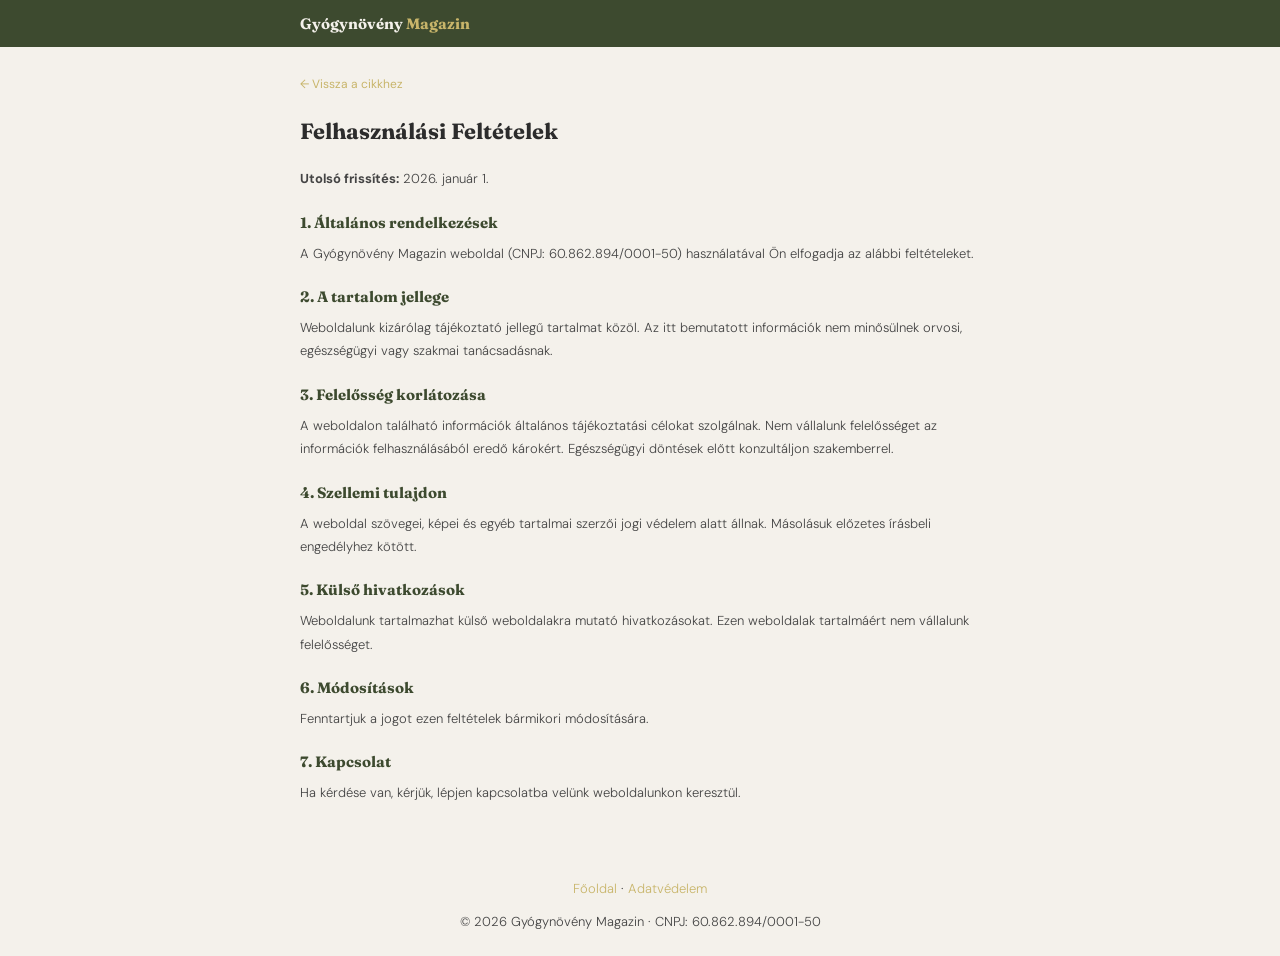
==== pre/terms.html @ 3db37977 "Add files via upload" ====
<!DOCTYPE html>
<html lang="hu">
<head>
<meta charset="UTF-8">
<meta name="viewport" content="width=device-width, initial-scale=1.0">
<title>Felhasználási Feltételek — Gyógynövény Magazin</title>
<link rel="preconnect" href="https://fonts.googleapis.com">
<link rel="preconnect" href="https://fonts.gstatic.com" crossorigin>
<link href="https://fonts.googleapis.com/css2?family=Fraunces:wght@400;700&family=DM+Sans:wght@300;400&display=swap" rel="stylesheet">
<style>
*{margin:0;padding:0;box-sizing:border-box}
body{font-family:'DM Sans',sans-serif;background:#f4f1eb;color:#2c2c2c;line-height:1.8;font-size:14px}
.hdr{background:#3d4a2f;padding:10px 0}
.hdr-inner{max-width:720px;margin:0 auto;padding:0 20px;display:flex;align-items:center}
.hdr-logo{font-family:'Fraunces',serif;font-size:15px;color:#f4f1eb;font-weight:700}.hdr-logo span{color:#c8b56a}
.w{max-width:720px;margin:0 auto;padding:24px 20px 50px}
h1{font-family:'Fraunces',serif;font-size:22px;color:#2c2c2c;margin-bottom:16px}
h2{font-family:'Fraunces',serif;font-size:15px;color:#3d4a2f;margin:18px 0 6px}
p{margin-bottom:10px;font-weight:300;font-size:13px;color:#444}
a{color:#c8b56a;text-decoration:none}a:hover{text-decoration:underline}
.back{display:inline-block;margin-bottom:16px;font-size:12px;color:#c8b56a}
footer{max-width:720px;margin:0 auto;padding:12px 20px;text-align:center;font-size:8px;color:#aaa}
</style>
</head>
<body>
<header class="hdr"><div class="hdr-inner"><div class="hdr-logo">Gyógynövény <span>Magazin</span></div></div></header>
<div class="w">
<a href="index.html" class="back">&larr; Vissza a cikkhez</a>
<h1>Felhasználási Feltételek</h1>
<p><strong>Utolsó frissítés:</strong> 2026. január 1.</p>

<h2>1. Általános rendelkezések</h2>
<p>A Gyógynövény Magazin weboldal (CNPJ: 60.862.894/0001-50) használatával Ön elfogadja az alábbi feltételeket.</p>

<h2>2. A tartalom jellege</h2>
<p>Weboldalunk kizárólag tájékoztató jellegű tartalmat közöl. Az itt bemutatott információk nem minősülnek orvosi, egészségügyi vagy szakmai tanácsadásnak.</p>

<h2>3. Felelősség korlátozása</h2>
<p>A weboldalon található információk általános tájékoztatási célokat szolgálnak. Nem vállalunk felelősséget az információk felhasználásából eredő károkért. Egészségügyi döntések előtt konzultáljon szakemberrel.</p>

<h2>4. Szellemi tulajdon</h2>
<p>A weboldal szövegei, képei és egyéb tartalmai szerzői jogi védelem alatt állnak. Másolásuk előzetes írásbeli engedélyhez kötött.</p>

<h2>5. Külső hivatkozások</h2>
<p>Weboldalunk tartalmazhat külső weboldalakra mutató hivatkozásokat. Ezen weboldalak tartalmáért nem vállalunk felelősséget.</p>

<h2>6. Módosítások</h2>
<p>Fenntartjuk a jogot ezen feltételek bármikori módosítására.</p>

<h2>7. Kapcsolat</h2>
<p>Ha kérdése van, kérjük, lépjen kapcsolatba velünk weboldalunkon keresztül.</p>
</div>
<footer>
<p><a href="index.html">Főoldal</a> · <a href="privacy.html">Adatvédelem</a></p>
<p style="margin-top:2px">© 2026 Gyógynövény Magazin · CNPJ: 60.862.894/0001-50</p>
</footer>
</body>
</html>
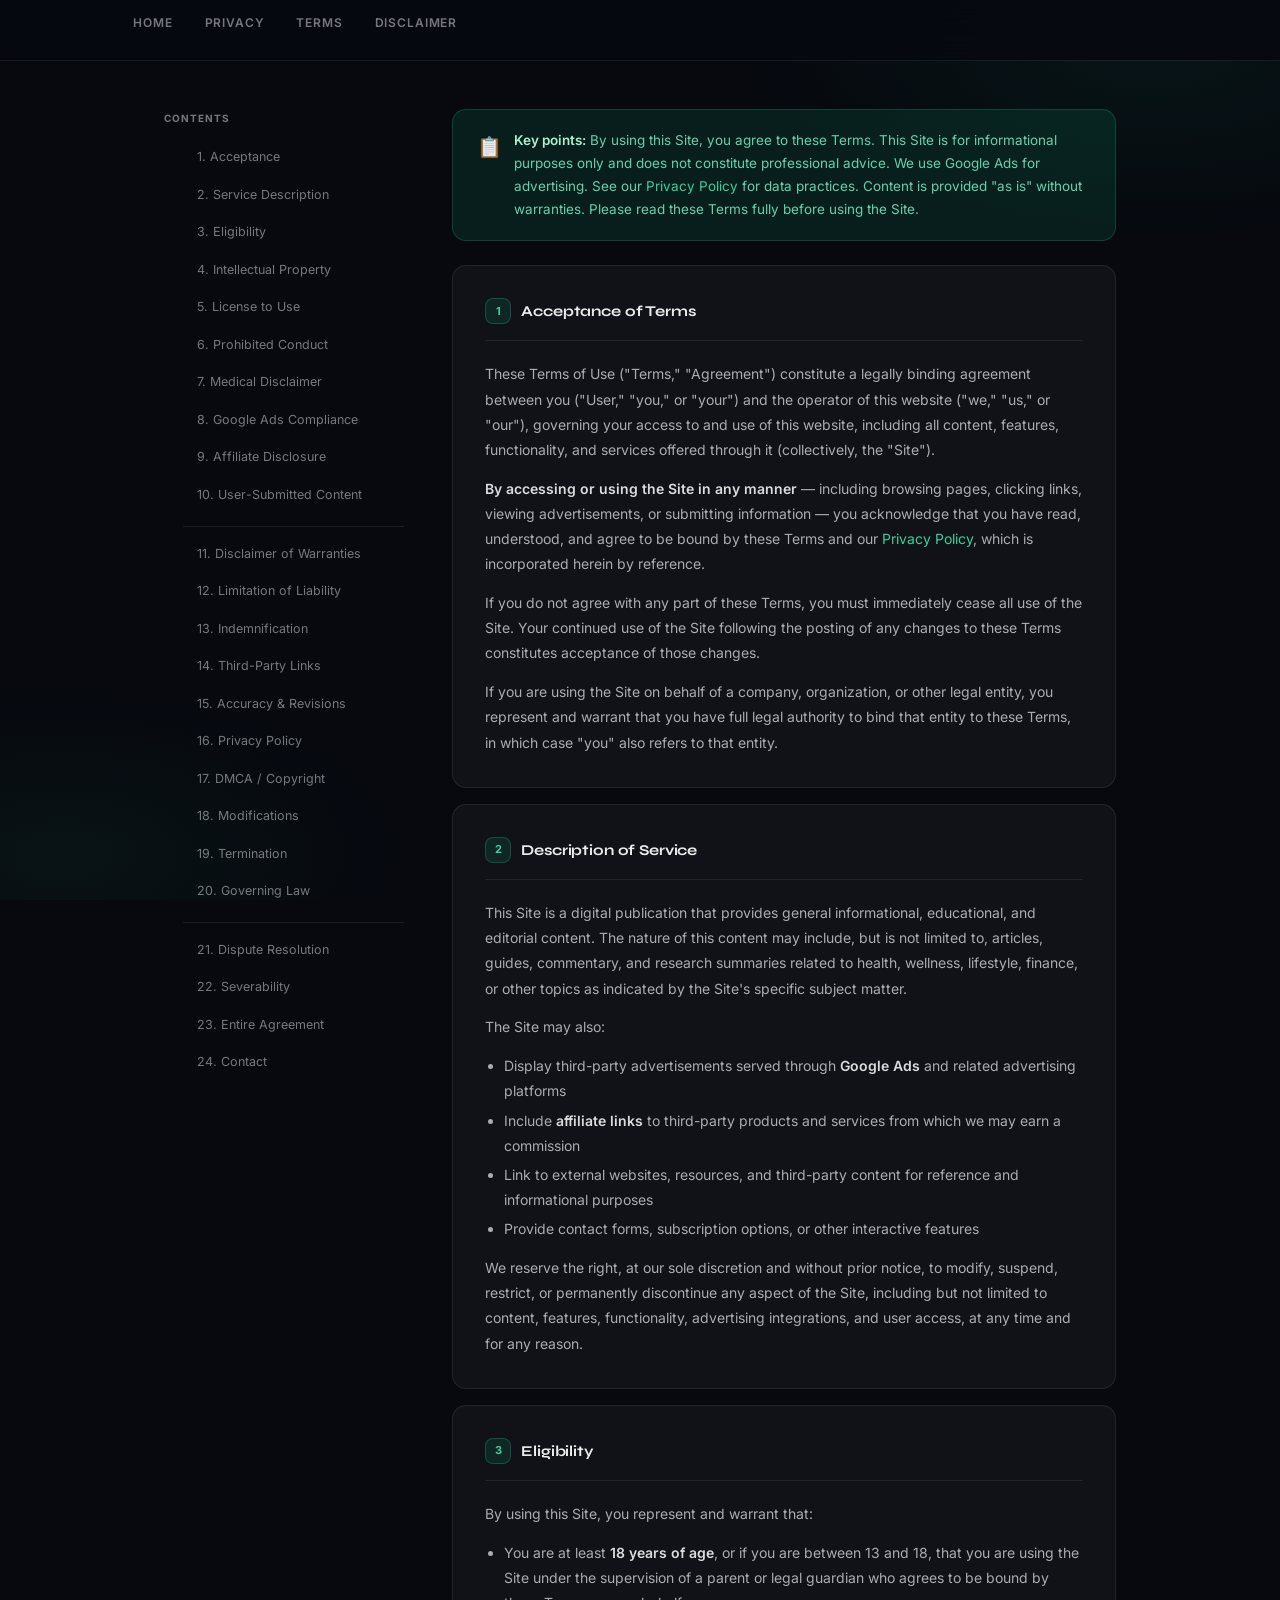
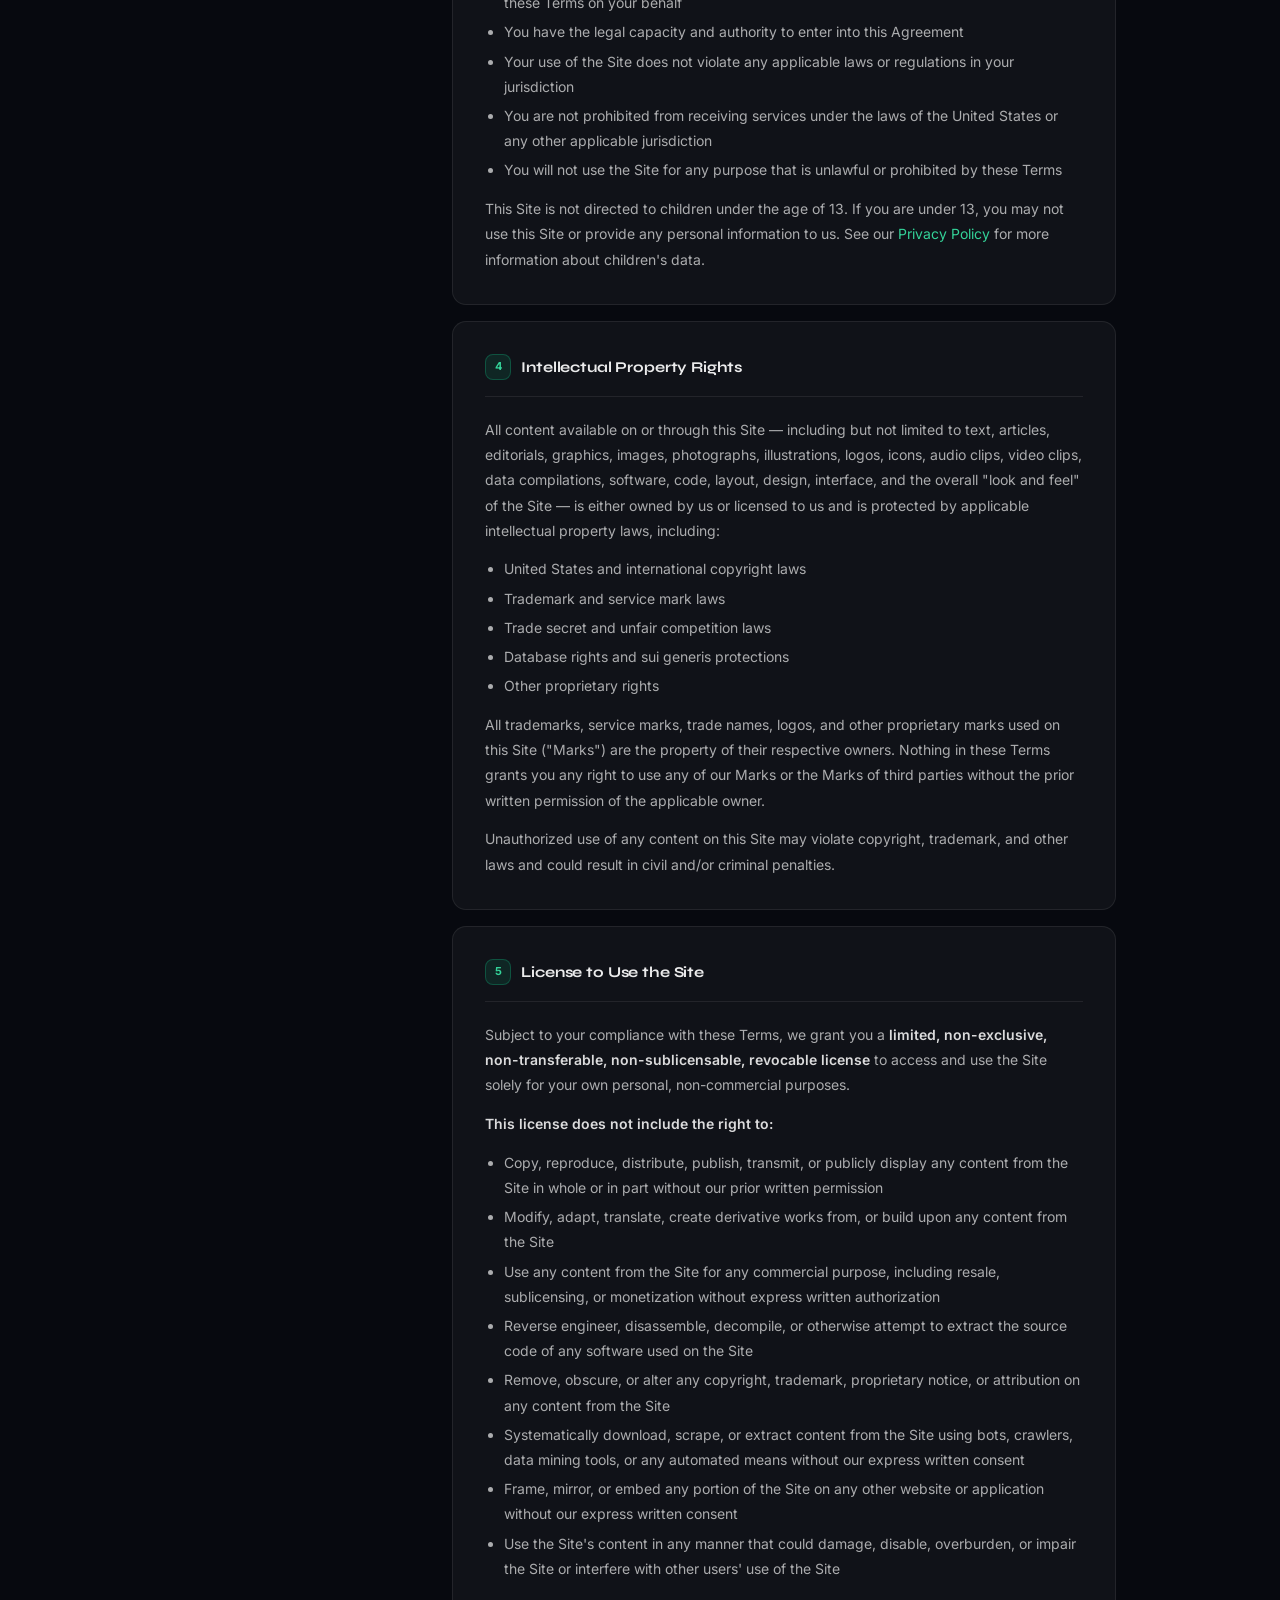
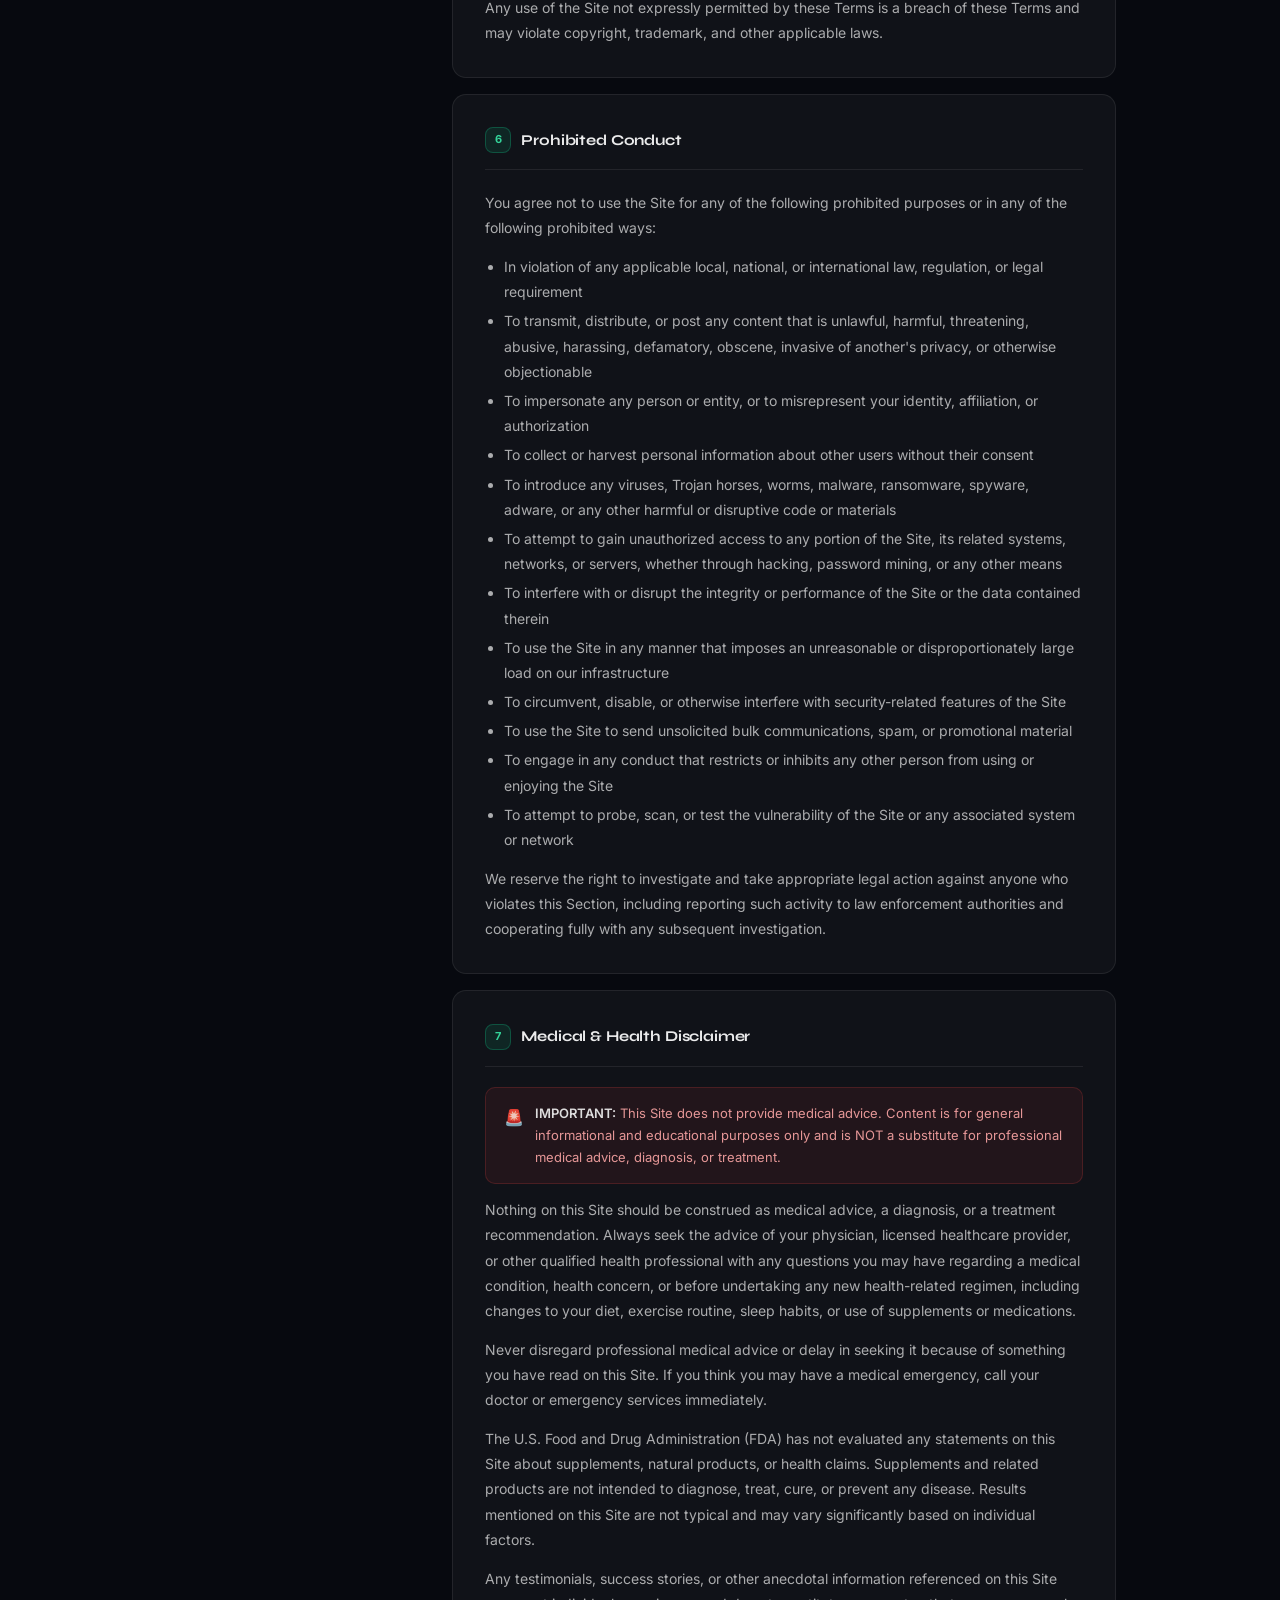
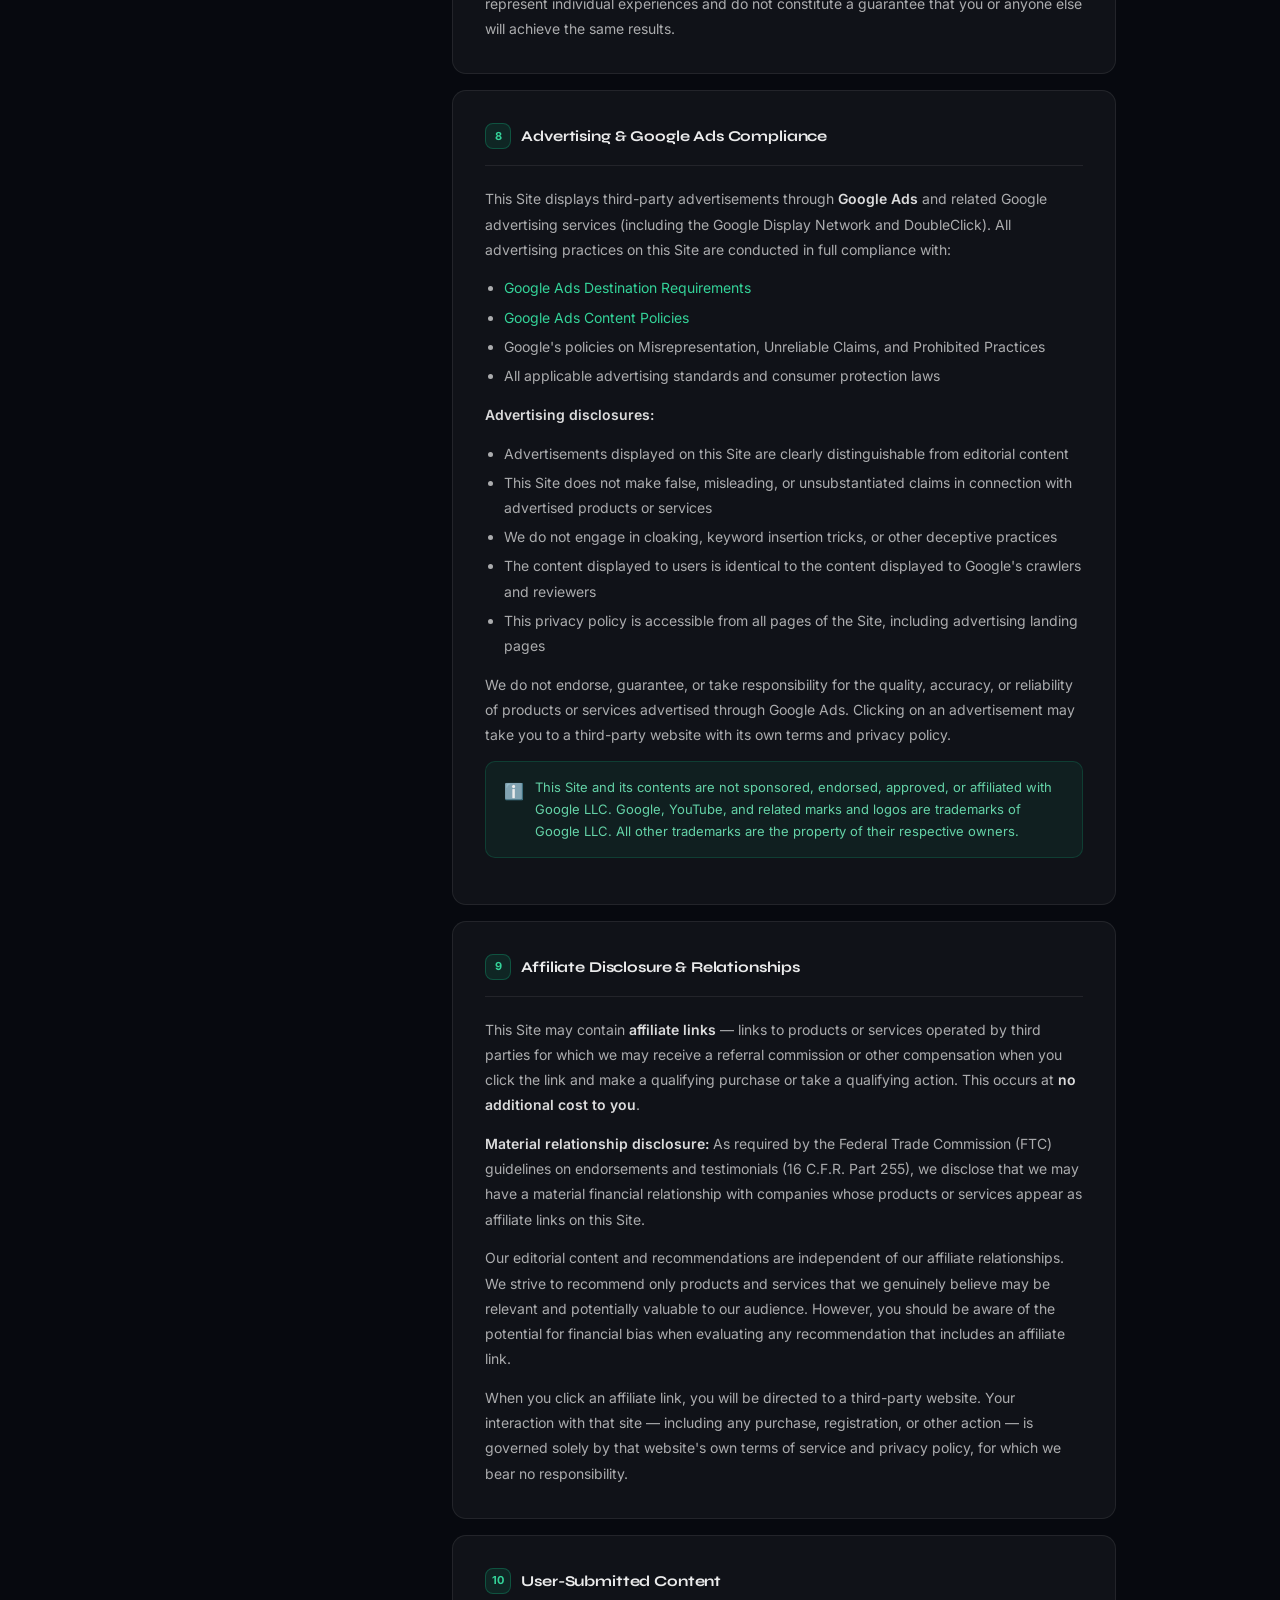
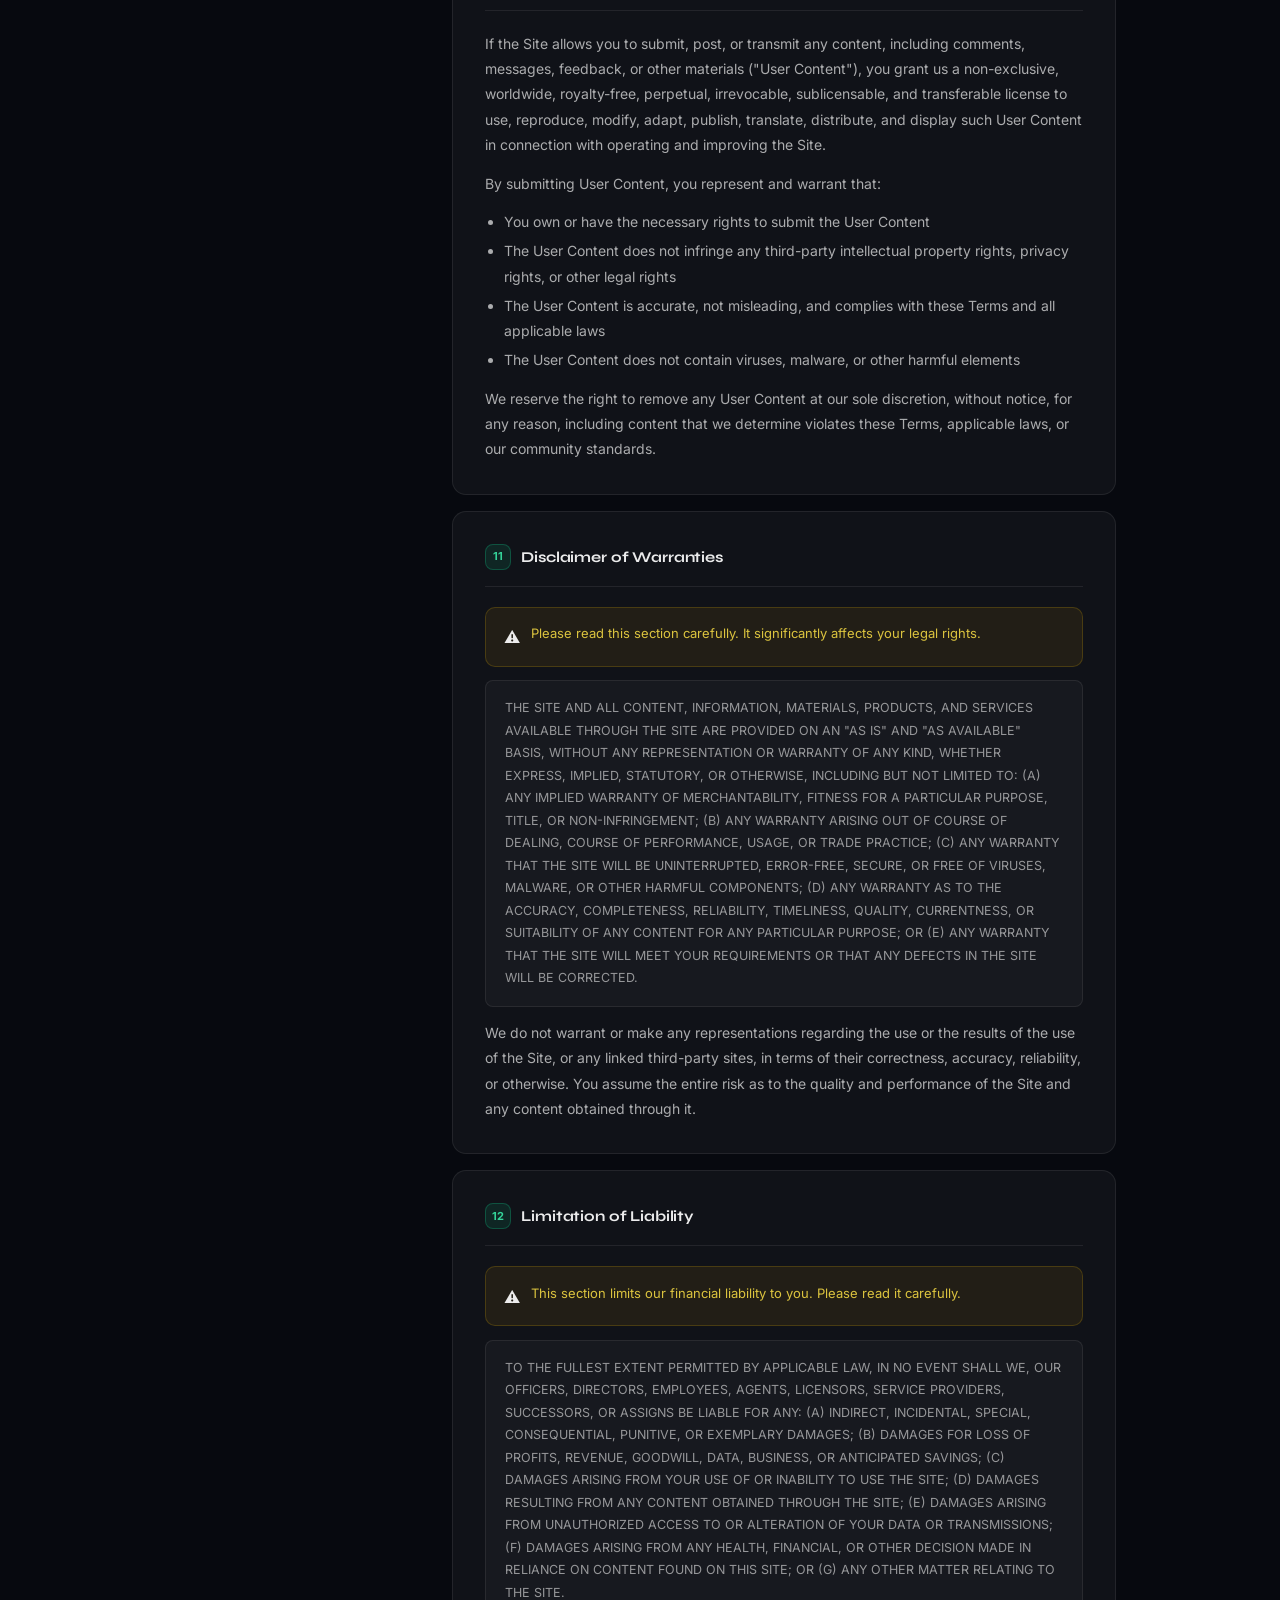
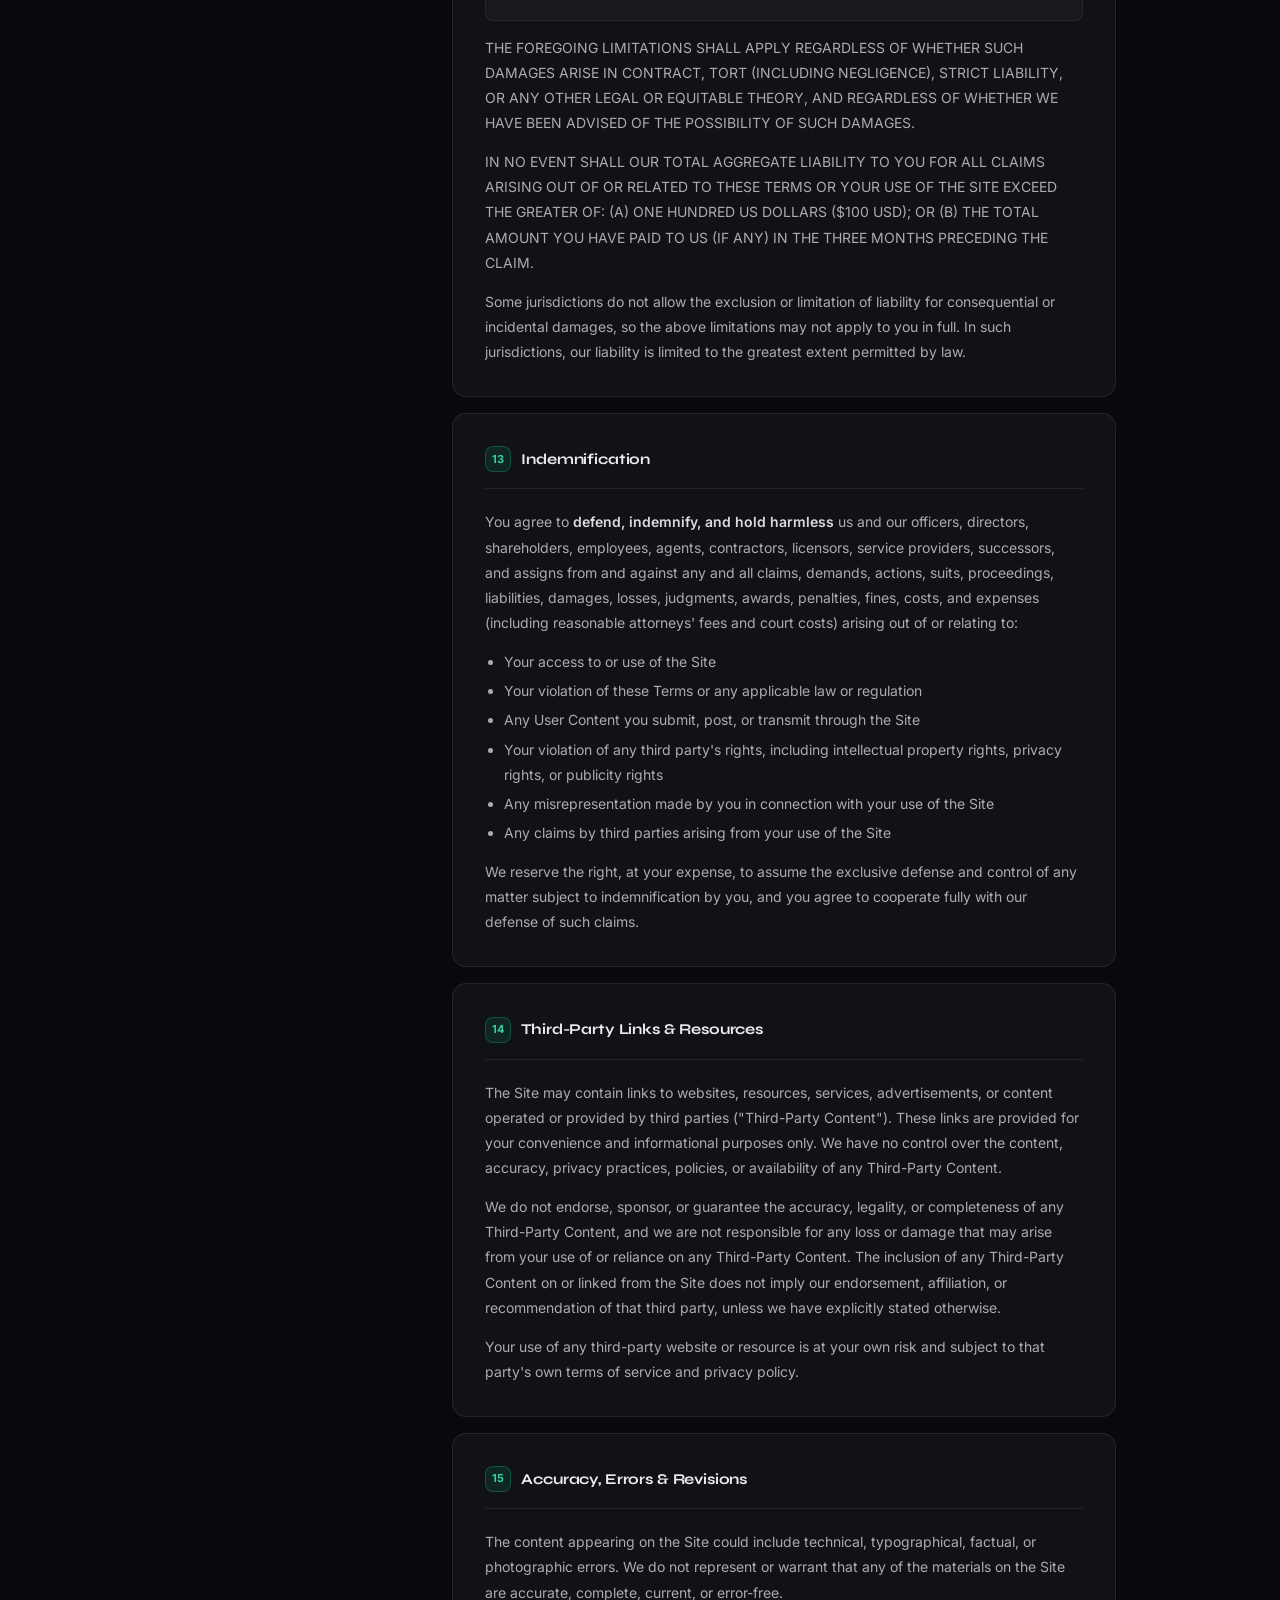
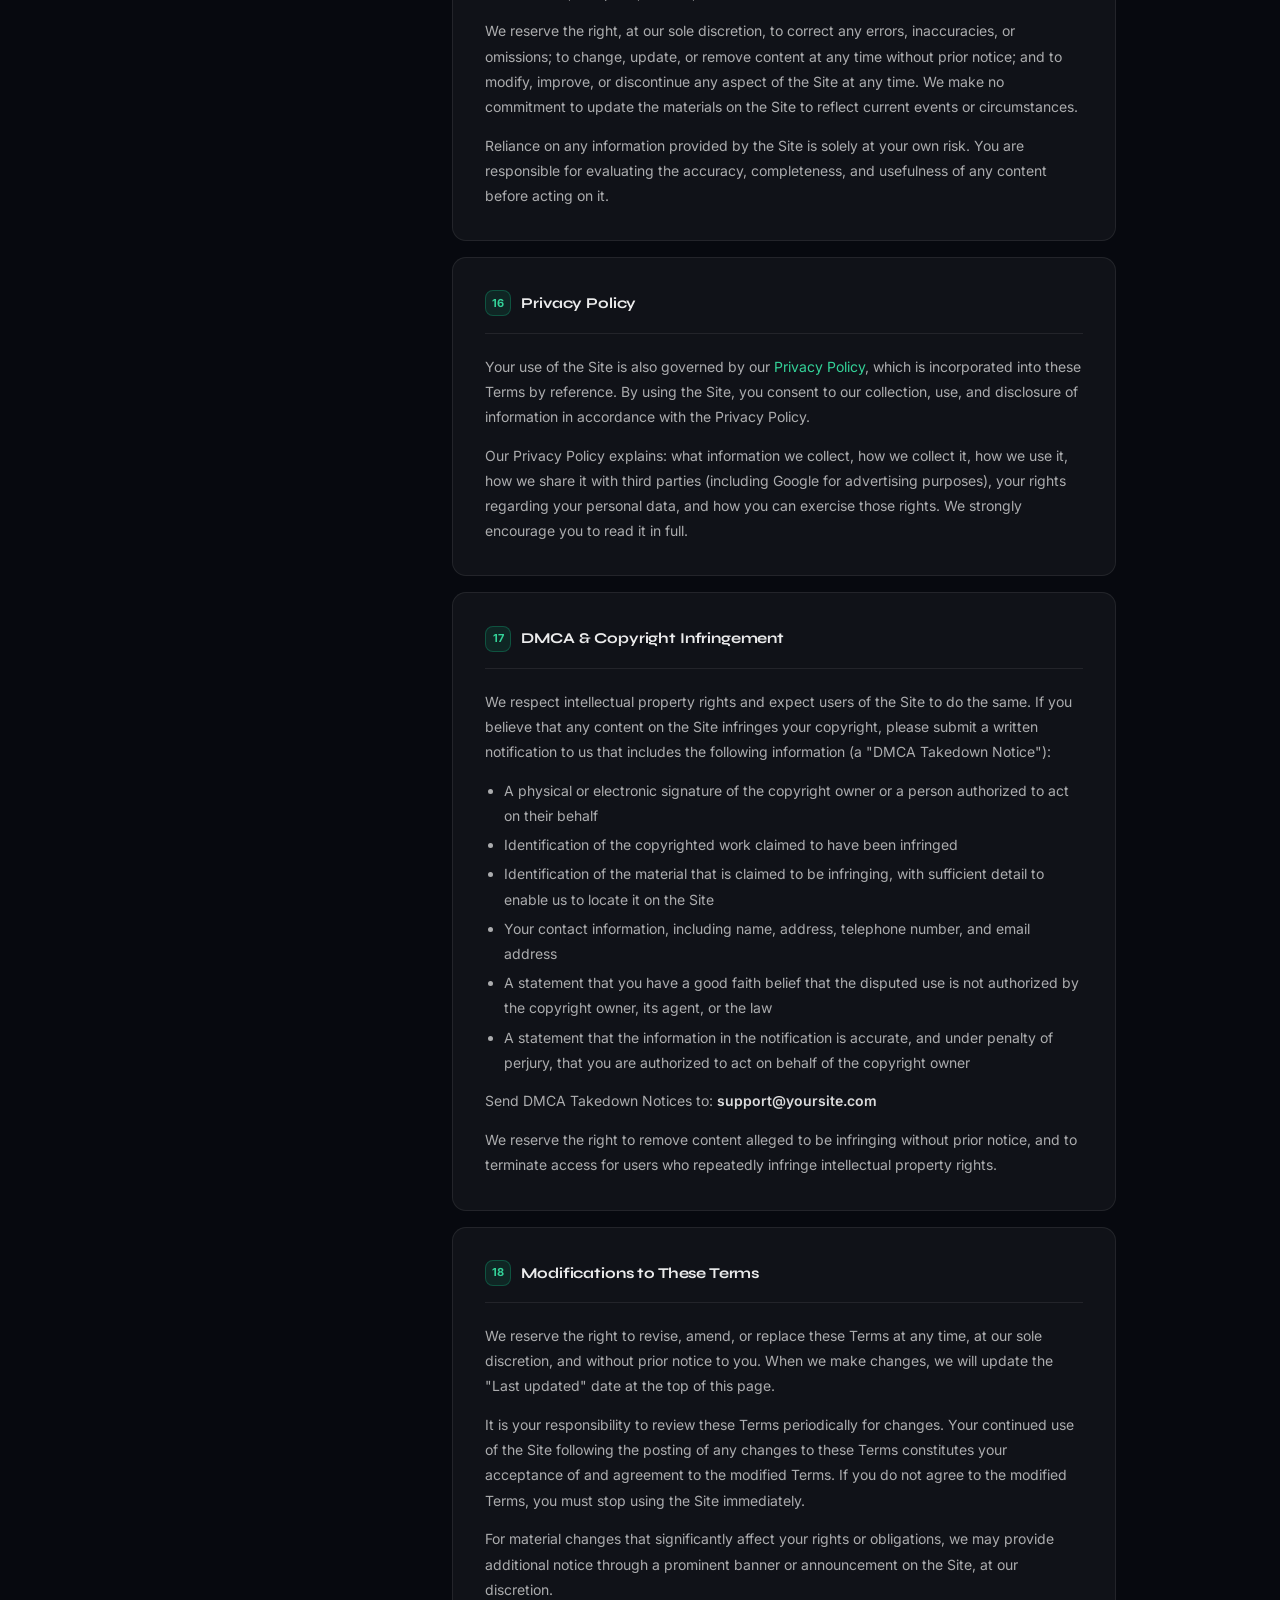
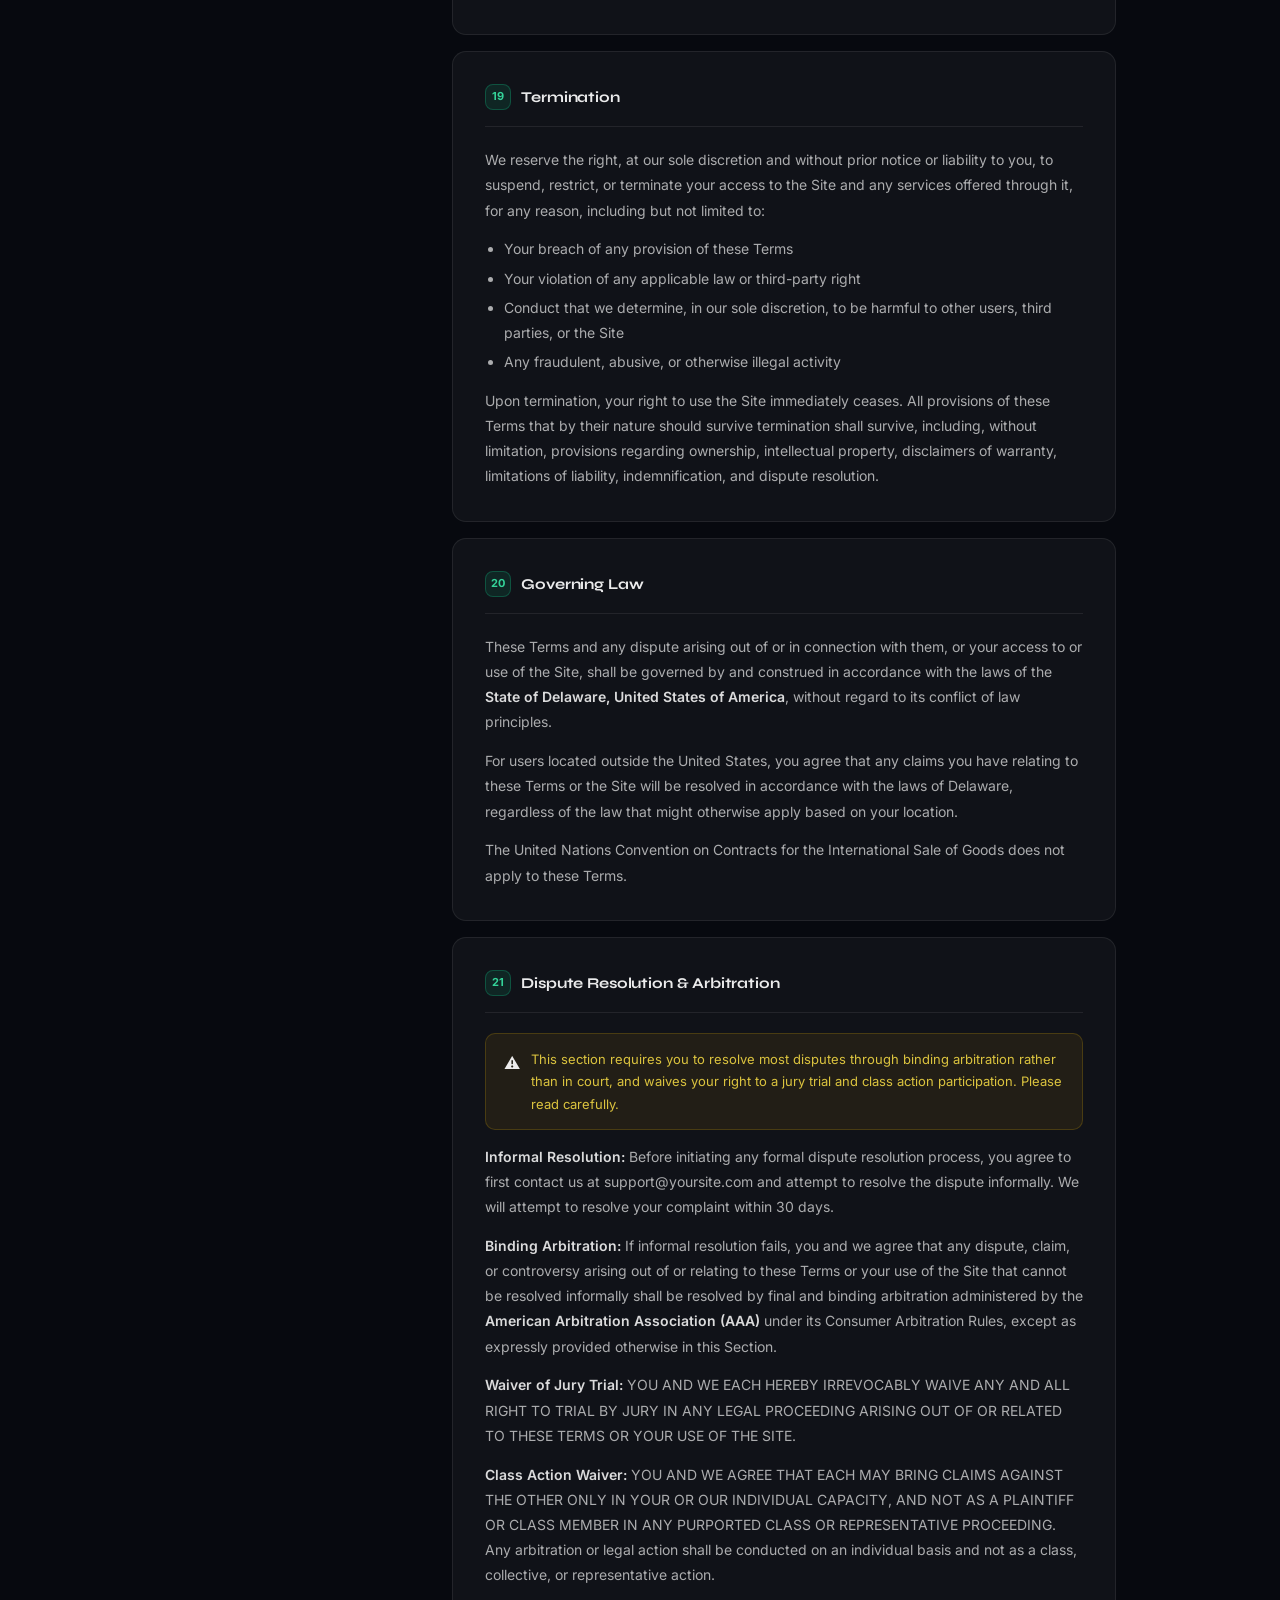
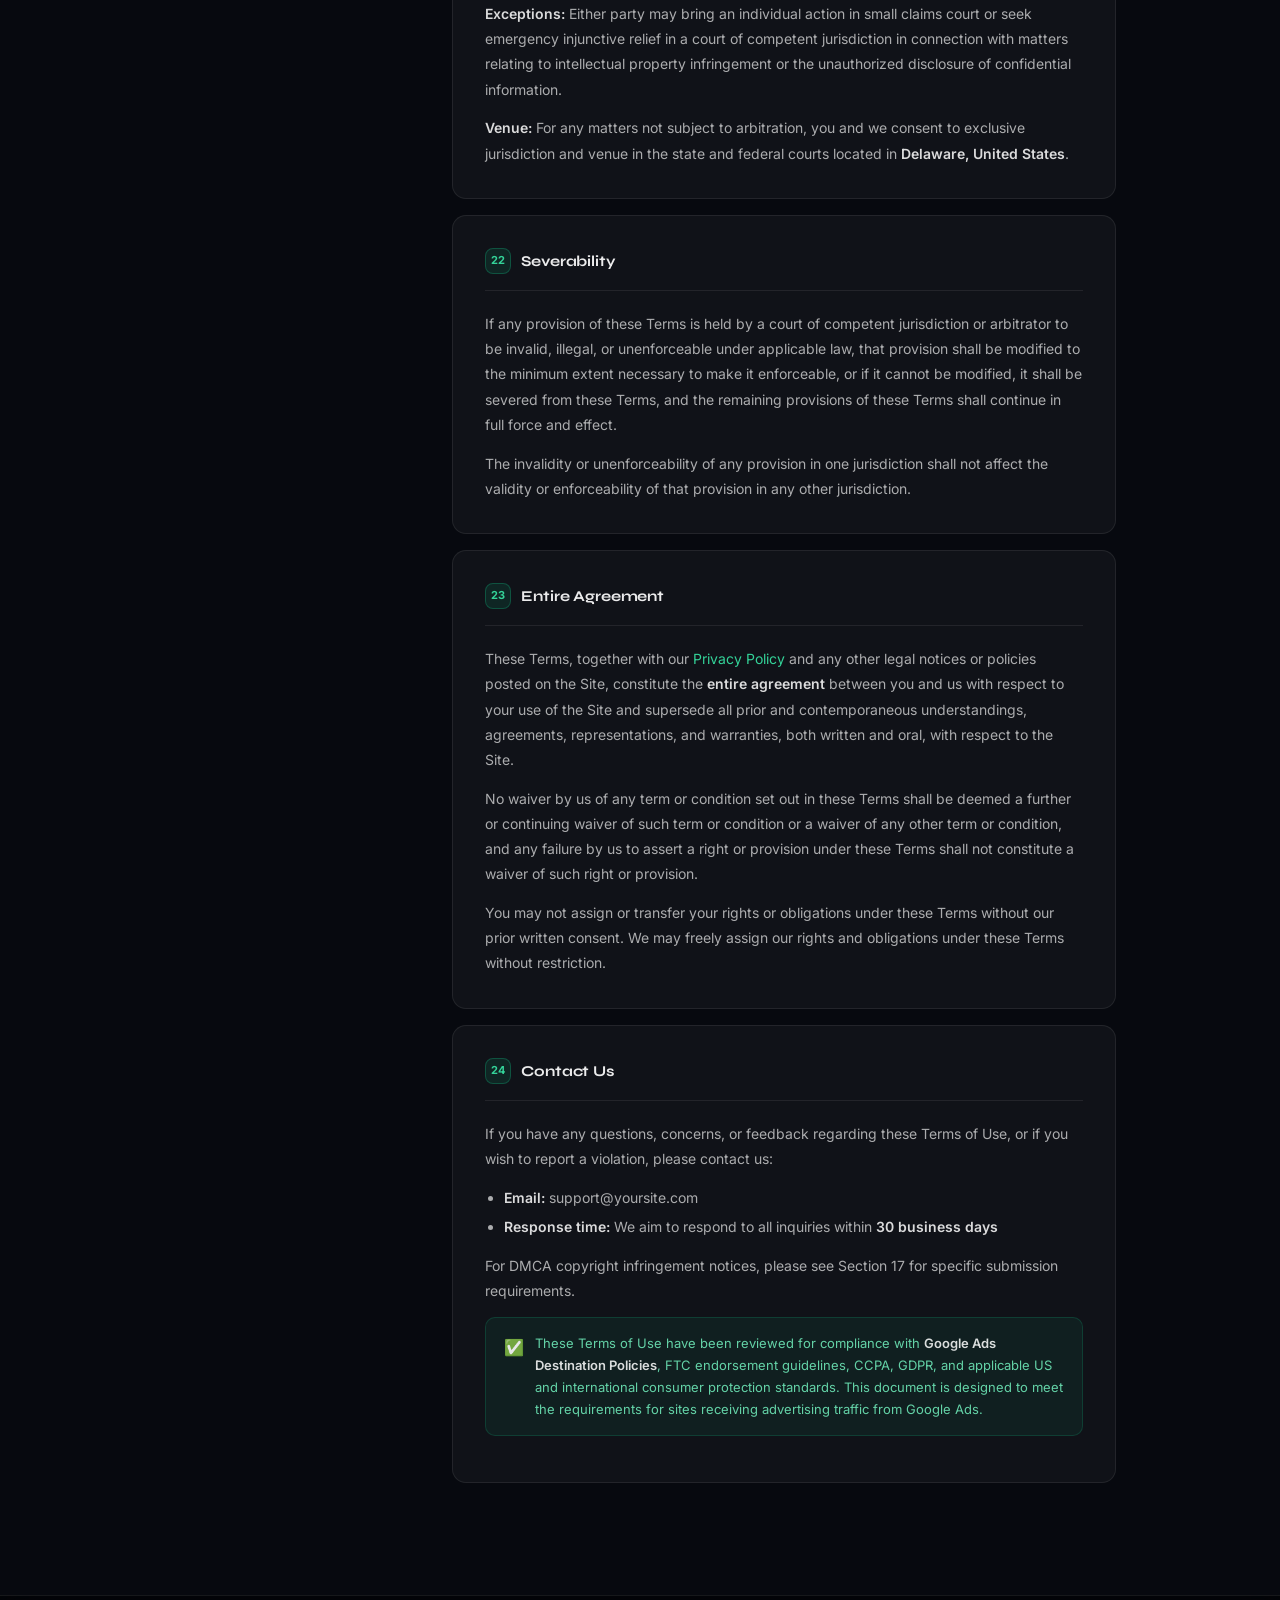
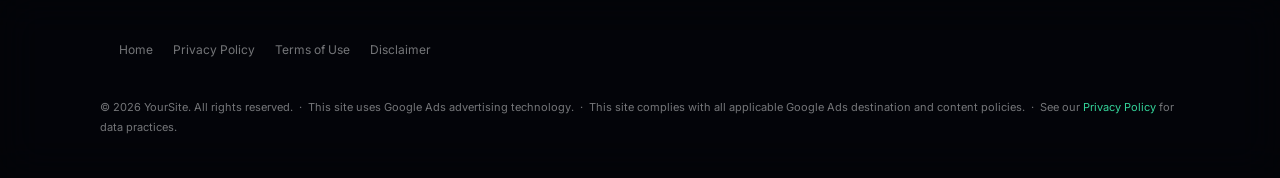
==== commit 2ec8ae6a: "Add files via upload" ====
--- a/pre/terms.html
+++ b/pre/terms.html
@@ -1,58 +1,1491 @@
-<!DOCTYPE html>
-<html lang="hu">
-<head>
-<meta charset="UTF-8">
-<meta name="viewport" content="width=device-width, initial-scale=1.0">
-<title>Felhasználási Feltételek — Gyógynövény Magazin</title>
-<link rel="preconnect" href="https://fonts.googleapis.com">
-<link rel="preconnect" href="https://fonts.gstatic.com" crossorigin>
-<link href="https://fonts.googleapis.com/css2?family=Fraunces:wght@400;700&family=DM+Sans:wght@300;400&display=swap" rel="stylesheet">
-<style>
-*{margin:0;padding:0;box-sizing:border-box}
-body{font-family:'DM Sans',sans-serif;background:#f4f1eb;color:#2c2c2c;line-height:1.8;font-size:14px}
-.hdr{background:#3d4a2f;padding:10px 0}
-.hdr-inner{max-width:720px;margin:0 auto;padding:0 20px;display:flex;align-items:center}
-.hdr-logo{font-family:'Fraunces',serif;font-size:15px;color:#f4f1eb;font-weight:700}.hdr-logo span{color:#c8b56a}
-.w{max-width:720px;margin:0 auto;padding:24px 20px 50px}
-h1{font-family:'Fraunces',serif;font-size:22px;color:#2c2c2c;margin-bottom:16px}
-h2{font-family:'Fraunces',serif;font-size:15px;color:#3d4a2f;margin:18px 0 6px}
-p{margin-bottom:10px;font-weight:300;font-size:13px;color:#444}
-a{color:#c8b56a;text-decoration:none}a:hover{text-decoration:underline}
-.back{display:inline-block;margin-bottom:16px;font-size:12px;color:#c8b56a}
-footer{max-width:720px;margin:0 auto;padding:12px 20px;text-align:center;font-size:8px;color:#aaa}
-</style>
-</head>
-<body>
-<header class="hdr"><div class="hdr-inner"><div class="hdr-logo">Gyógynövény <span>Magazin</span></div></div></header>
-<div class="w">
-<a href="index.html" class="back">&larr; Vissza a cikkhez</a>
-<h1>Felhasználási Feltételek</h1>
-<p><strong>Utolsó frissítés:</strong> 2026. január 1.</p>
-
-<h2>1. Általános rendelkezések</h2>
-<p>A Gyógynövény Magazin weboldal (CNPJ: 60.862.894/0001-50) használatával Ön elfogadja az alábbi feltételeket.</p>
-
-<h2>2. A tartalom jellege</h2>
-<p>Weboldalunk kizárólag tájékoztató jellegű tartalmat közöl. Az itt bemutatott információk nem minősülnek orvosi, egészségügyi vagy szakmai tanácsadásnak.</p>
-
-<h2>3. Felelősség korlátozása</h2>
-<p>A weboldalon található információk általános tájékoztatási célokat szolgálnak. Nem vállalunk felelősséget az információk felhasználásából eredő károkért. Egészségügyi döntések előtt konzultáljon szakemberrel.</p>
-
-<h2>4. Szellemi tulajdon</h2>
-<p>A weboldal szövegei, képei és egyéb tartalmai szerzői jogi védelem alatt állnak. Másolásuk előzetes írásbeli engedélyhez kötött.</p>
-
-<h2>5. Külső hivatkozások</h2>
-<p>Weboldalunk tartalmazhat külső weboldalakra mutató hivatkozásokat. Ezen weboldalak tartalmáért nem vállalunk felelősséget.</p>
-
-<h2>6. Módosítások</h2>
-<p>Fenntartjuk a jogot ezen feltételek bármikori módosítására.</p>
-
-<h2>7. Kapcsolat</h2>
-<p>Ha kérdése van, kérjük, lépjen kapcsolatba velünk weboldalunkon keresztül.</p>
-</div>
-<footer>
-<p><a href="index.html">Főoldal</a> · <a href="privacy.html">Adatvédelem</a></p>
-<p style="margin-top:2px">© 2026 Gyógynövény Magazin · CNPJ: 60.862.894/0001-50</p>
-</footer>
-</body>
-</html>
+<!doctype html>
+<html lang="en">
+  <head>
+    <meta charset="UTF-8" />
+    <meta name="viewport" content="width=device-width,initial-scale=1.0" />
+    <meta name="robots" content="index, follow" />
+    <meta
+      name="description"
+      content="Terms of Use — The rules and conditions governing your use of this website, including intellectual property, disclaimers, and liability limitations."
+    />
+    <title>Terms of Use</title>
+    <link rel="preconnect" href="https://fonts.googleapis.com" />
+    <link rel="preconnect" href="https://fonts.gstatic.com" crossorigin />
+    <link
+      href="https://fonts.googleapis.com/css2?family=Syne:wght@400;600;700;800&family=Inter:wght@300;400;500;600&display=swap"
+      rel="stylesheet"
+    />
+    <style>
+      *,
+      ::before,
+      ::after {
+        box-sizing: border-box;
+        margin: 0;
+        padding: 0;
+      }
+      :root {
+        --bg: #07090f;
+        --surface: rgba(255, 255, 255, 0.04);
+        --surface2: rgba(255, 255, 255, 0.07);
+        --border: rgba(255, 255, 255, 0.08);
+        --border2: rgba(255, 255, 255, 0.14);
+        --accent: #10b981;
+        --accent2: #34d399;
+        --accent-glow: rgba(16, 185, 129, 0.12);
+        --text: rgba(255, 255, 255, 0.92);
+        --muted: rgba(255, 255, 255, 0.45);
+        --dim: rgba(255, 255, 255, 0.15);
+        --blur: blur(20px) saturate(160%);
+        --r: 14px;
+      }
+      html {
+        scroll-behavior: smooth;
+      }
+      body {
+        font-family: "Inter", sans-serif;
+        background: var(--bg);
+        color: var(--text);
+        font-size: 15px;
+        line-height: 1.75;
+        -webkit-font-smoothing: antialiased;
+        min-height: 100vh;
+      }
+      body::before {
+        content: "";
+        position: fixed;
+        inset: 0;
+        background:
+          radial-gradient(
+            ellipse 60% 40% at 90% 5%,
+            rgba(16, 185, 129, 0.07) 0%,
+            transparent 55%
+          ),
+          radial-gradient(
+            ellipse 50% 35% at 5% 95%,
+            rgba(52, 211, 153, 0.05) 0%,
+            transparent 55%
+          );
+        pointer-events: none;
+        z-index: 0;
+      }
+      #root {
+        position: relative;
+        z-index: 1;
+      }
+      a {
+        color: var(--accent2);
+        text-decoration: none;
+        transition: opacity 0.2s;
+      }
+      a:hover {
+        opacity: 0.75;
+        text-decoration: underline;
+      }
+      ::-webkit-scrollbar {
+        width: 5px;
+      }
+      ::-webkit-scrollbar-track {
+        background: transparent;
+      }
+      ::-webkit-scrollbar-thumb {
+        background: rgba(255, 255, 255, 0.1);
+        border-radius: 99px;
+      }
+
+      /* ── NAV ── */
+      header {
+        position: sticky;
+        top: 0;
+        z-index: 50;
+        background: rgba(7, 9, 15, 0.88);
+        backdrop-filter: var(--blur);
+        -webkit-backdrop-filter: var(--blur);
+        border-bottom: 1px solid var(--border);
+        padding: 0 5%;
+      }
+      .nav-inner {
+        max-width: 1080px;
+        margin: 0 auto;
+        height: 60px;
+        display: flex;
+        align-items: center;
+        justify-content: space-between;
+      }
+      .logo {
+        font-family: "Syne", sans-serif;
+        font-weight: 800;
+        font-size: 18px;
+        color: var(--text);
+        letter-spacing: -0.02em;
+      }
+      .logo em {
+        font-style: normal;
+        color: var(--accent2);
+      }
+      .nav-links {
+        display: flex;
+        gap: 4px;
+        list-style: none;
+      }
+      .nav-links a {
+        font-size: 12px;
+        font-weight: 600;
+        color: var(--muted);
+        text-transform: uppercase;
+        letter-spacing: 0.07em;
+        padding: 6px 14px;
+        border-radius: 8px;
+        transition: all 0.2s;
+        text-decoration: none;
+      }
+      .nav-links a:hover {
+        color: var(--accent2);
+        background: var(--accent-glow);
+      }
+
+      /* ── PAGE HEADER ── */
+      .page-header {
+        padding: 4rem 5% 3rem;
+        border-bottom: 1px solid var(--border);
+        background: linear-gradient(
+          180deg,
+          rgba(16, 185, 129, 0.04) 0%,
+          transparent 100%
+        );
+      }
+      .page-header-inner {
+        max-width: 1080px;
+        margin: 0 auto;
+      }
+      .eyebrow {
+        display: inline-flex;
+        align-items: center;
+        gap: 7px;
+        font-size: 11px;
+        font-weight: 700;
+        letter-spacing: 0.1em;
+        text-transform: uppercase;
+        color: var(--accent2);
+        background: var(--accent-glow);
+        border: 1px solid rgba(16, 185, 129, 0.25);
+        padding: 4px 14px;
+        border-radius: 99px;
+        margin-bottom: 1.2rem;
+      }
+      .eyebrow::before {
+        content: "";
+        width: 5px;
+        height: 5px;
+        border-radius: 50%;
+        background: var(--accent2);
+      }
+      .page-header h1 {
+        font-family: "Syne", sans-serif;
+        font-size: clamp(2rem, 5vw, 3rem);
+        font-weight: 800;
+        line-height: 1.1;
+        letter-spacing: -0.02em;
+        margin-bottom: 0.75rem;
+      }
+      .page-header .meta {
+        font-size: 13px;
+        color: var(--muted);
+      }
+      .page-header .meta strong {
+        color: var(--dim);
+      }
+
+      /* ── LAYOUT ── */
+      .layout {
+        max-width: 1080px;
+        margin: 0 auto;
+        padding: 3rem 5% 6rem;
+        display: grid;
+        grid-template-columns: 240px 1fr;
+        gap: 3rem;
+        align-items: start;
+      }
+
+      /* ── SIDEBAR TOC ── */
+      .toc {
+        position: sticky;
+        top: 76px;
+      }
+      .toc-label {
+        font-size: 10px;
+        font-weight: 700;
+        text-transform: uppercase;
+        letter-spacing: 0.1em;
+        color: var(--muted);
+        margin-bottom: 0.9rem;
+      }
+      .toc-list {
+        list-style: none;
+        display: flex;
+        flex-direction: column;
+        gap: 1px;
+      }
+      .toc-list a {
+        font-size: 12.5px;
+        color: var(--muted);
+        padding: 5px 12px;
+        border-radius: 8px;
+        display: block;
+        border-left: 2px solid transparent;
+        transition: all 0.15s;
+        text-decoration: none;
+      }
+      .toc-list a:hover {
+        color: var(--accent2);
+        background: var(--accent-glow);
+        border-left-color: var(--accent2);
+      }
+      .toc-divider {
+        height: 1px;
+        background: var(--border);
+        margin: 0.6rem 0;
+      }
+
+      /* ── SECTION CARDS ── */
+      .sections {
+        display: flex;
+        flex-direction: column;
+        gap: 0;
+      }
+      .summary-banner {
+        background: var(--accent-glow);
+        border: 1px solid rgba(16, 185, 129, 0.25);
+        border-radius: var(--r);
+        padding: 1.2rem 1.5rem;
+        margin-bottom: 1.5rem;
+        display: flex;
+        gap: 0.75rem;
+        align-items: flex-start;
+      }
+      .summary-banner .icon {
+        font-size: 20px;
+        flex-shrink: 0;
+        margin-top: 1px;
+      }
+      .summary-banner p {
+        font-size: 13.5px;
+        color: rgba(110, 231, 183, 0.9);
+        line-height: 1.7;
+        margin: 0;
+      }
+      .summary-banner strong {
+        color: #a7f3d0;
+      }
+
+      .sec {
+        background: var(--surface);
+        border: 1px solid var(--border);
+        border-radius: var(--r);
+        padding: 2rem;
+        margin-bottom: 1rem;
+        scroll-margin-top: 76px;
+        transition: border-color 0.2s;
+      }
+      .sec:hover {
+        border-color: var(--border2);
+      }
+      .sec-header {
+        display: flex;
+        align-items: center;
+        gap: 0.65rem;
+        margin-bottom: 1.25rem;
+        padding-bottom: 1rem;
+        border-bottom: 1px solid var(--border);
+      }
+      .sec-num {
+        display: inline-flex;
+        width: 26px;
+        height: 26px;
+        background: var(--accent-glow);
+        color: var(--accent2);
+        border: 1px solid rgba(16, 185, 129, 0.3);
+        border-radius: 8px;
+        font-size: 11px;
+        font-weight: 700;
+        align-items: center;
+        justify-content: center;
+        flex-shrink: 0;
+      }
+      .sec h2 {
+        font-family: "Syne", sans-serif;
+        font-size: 15px;
+        font-weight: 700;
+        color: var(--text);
+        letter-spacing: -0.01em;
+      }
+      p {
+        font-size: 14px;
+        line-height: 1.8;
+        color: rgba(255, 255, 255, 0.65);
+        margin-bottom: 0.85rem;
+      }
+      p:last-child {
+        margin-bottom: 0;
+      }
+      ul,
+      ol {
+        padding-left: 1.2rem;
+        margin-bottom: 0.85rem;
+      }
+      li {
+        font-size: 14px;
+        line-height: 1.8;
+        color: rgba(255, 255, 255, 0.65);
+        margin-bottom: 0.25rem;
+      }
+      li strong,
+      p strong {
+        color: rgba(255, 255, 255, 0.85);
+        font-weight: 600;
+      }
+      .callout {
+        border-radius: 10px;
+        padding: 0.9rem 1.1rem;
+        margin: 0.85rem 0;
+        display: flex;
+        gap: 0.7rem;
+        align-items: flex-start;
+      }
+      .callout .ci {
+        font-size: 16px;
+        flex-shrink: 0;
+        margin-top: 1px;
+      }
+      .callout p {
+        margin: 0;
+        font-size: 13px;
+        line-height: 1.7;
+      }
+      .callout-info {
+        background: rgba(16, 185, 129, 0.08);
+        border: 1px solid rgba(16, 185, 129, 0.2);
+      }
+      .callout-info p {
+        color: rgba(110, 231, 183, 0.9);
+      }
+      .callout-warn {
+        background: rgba(234, 179, 8, 0.08);
+        border: 1px solid rgba(234, 179, 8, 0.2);
+      }
+      .callout-warn p {
+        color: rgba(253, 224, 71, 0.85);
+      }
+      .callout-red {
+        background: rgba(239, 68, 68, 0.08);
+        border: 1px solid rgba(239, 68, 68, 0.2);
+      }
+      .callout-red p {
+        color: rgba(252, 165, 165, 0.9);
+      }
+      .caps {
+        font-size: 12.5px;
+        line-height: 1.8;
+        color: rgba(255, 255, 255, 0.55);
+        background: rgba(255, 255, 255, 0.03);
+        border: 1px solid var(--border);
+        border-radius: 8px;
+        padding: 1rem 1.2rem;
+        margin: 0.85rem 0;
+      }
+      footer {
+        background: rgba(0, 0, 0, 0.5);
+        backdrop-filter: var(--blur);
+        border-top: 1px solid var(--border);
+        padding: 2.5rem 5%;
+      }
+      .footer-inner {
+        max-width: 1080px;
+        margin: 0 auto;
+        display: flex;
+        justify-content: space-between;
+        align-items: center;
+        flex-wrap: wrap;
+        gap: 1rem;
+      }
+      .footer-logo {
+        font-family: "Syne", sans-serif;
+        font-weight: 800;
+        font-size: 16px;
+      }
+      .footer-logo em {
+        font-style: normal;
+        color: var(--accent2);
+      }
+      .footer-links {
+        display: flex;
+        gap: 1.25rem;
+        list-style: none;
+      }
+      .footer-links a {
+        font-size: 12px;
+        color: var(--muted);
+      }
+      .footer-links a:hover {
+        color: var(--accent2);
+      }
+      .footer-copy {
+        font-size: 11px;
+        color: var(--muted);
+        width: 100%;
+        margin-top: 0.5rem;
+      }
+      @media (max-width: 780px) {
+        .layout {
+          grid-template-columns: 1fr;
+        }
+        .toc {
+          display: none;
+        }
+      }
+    </style>
+  </head>
+  <body>
+    <div id="root">
+      <header>
+        <div class="nav-inner">
+          <ul class="nav-links">
+            <li><a href="index.html">Home</a></li>
+            <li><a href="privacy.html">Privacy</a></li>
+            <li><a href="terms.html">Terms</a></li>
+            <li><a href="disclaimer.html">Disclaimer</a></li>
+          </ul>
+        </div>
+      </header>
+
+      <div class="layout">
+        <aside class="toc">
+          <p class="toc-label">Contents</p>
+          <ul class="toc-list">
+            <li><a href="#t1">1. Acceptance</a></li>
+            <li><a href="#t2">2. Service Description</a></li>
+            <li><a href="#t3">3. Eligibility</a></li>
+            <li><a href="#t4">4. Intellectual Property</a></li>
+            <li><a href="#t5">5. License to Use</a></li>
+            <li><a href="#t6">6. Prohibited Conduct</a></li>
+            <li><a href="#t7">7. Medical Disclaimer</a></li>
+            <li><a href="#t8">8. Google Ads Compliance</a></li>
+            <li><a href="#t9">9. Affiliate Disclosure</a></li>
+            <li><a href="#t10">10. User-Submitted Content</a></li>
+            <div class="toc-divider"></div>
+            <li><a href="#t11">11. Disclaimer of Warranties</a></li>
+            <li><a href="#t12">12. Limitation of Liability</a></li>
+            <li><a href="#t13">13. Indemnification</a></li>
+            <li><a href="#t14">14. Third-Party Links</a></li>
+            <li><a href="#t15">15. Accuracy &amp; Revisions</a></li>
+            <li><a href="#t16">16. Privacy Policy</a></li>
+            <li><a href="#t17">17. DMCA / Copyright</a></li>
+            <li><a href="#t18">18. Modifications</a></li>
+            <li><a href="#t19">19. Termination</a></li>
+            <li><a href="#t20">20. Governing Law</a></li>
+            <div class="toc-divider"></div>
+            <li><a href="#t21">21. Dispute Resolution</a></li>
+            <li><a href="#t22">22. Severability</a></li>
+            <li><a href="#t23">23. Entire Agreement</a></li>
+            <li><a href="#t24">24. Contact</a></li>
+          </ul>
+        </aside>
+
+        <main class="sections">
+          <div class="summary-banner">
+            <div class="icon">📋</div>
+            <p>
+              <strong>Key points:</strong> By using this Site, you agree to
+              these Terms. This Site is for informational purposes only and does
+              not constitute professional advice. We use Google Ads for
+              advertising. See our <a href="privacy.html">Privacy Policy</a> for
+              data practices. Content is provided "as is" without warranties.
+              Please read these Terms fully before using the Site.
+            </p>
+          </div>
+
+          <div class="sec" id="t1">
+            <div class="sec-header">
+              <span class="sec-num">1</span>
+              <h2>Acceptance of Terms</h2>
+            </div>
+            <p>
+              These Terms of Use ("Terms," "Agreement") constitute a legally
+              binding agreement between you ("User," "you," or "your") and the
+              operator of this website ("we," "us," or "our"), governing your
+              access to and use of this website, including all content,
+              features, functionality, and services offered through it
+              (collectively, the "Site").
+            </p>
+            <p>
+              <strong>By accessing or using the Site in any manner</strong> —
+              including browsing pages, clicking links, viewing advertisements,
+              or submitting information — you acknowledge that you have read,
+              understood, and agree to be bound by these Terms and our
+              <a href="privacy.html">Privacy Policy</a>, which is incorporated
+              herein by reference.
+            </p>
+            <p>
+              If you do not agree with any part of these Terms, you must
+              immediately cease all use of the Site. Your continued use of the
+              Site following the posting of any changes to these Terms
+              constitutes acceptance of those changes.
+            </p>
+            <p>
+              If you are using the Site on behalf of a company, organization, or
+              other legal entity, you represent and warrant that you have full
+              legal authority to bind that entity to these Terms, in which case
+              "you" also refers to that entity.
+            </p>
+          </div>
+
+          <div class="sec" id="t2">
+            <div class="sec-header">
+              <span class="sec-num">2</span>
+              <h2>Description of Service</h2>
+            </div>
+            <p>
+              This Site is a digital publication that provides general
+              informational, educational, and editorial content. The nature of
+              this content may include, but is not limited to, articles, guides,
+              commentary, and research summaries related to health, wellness,
+              lifestyle, finance, or other topics as indicated by the Site's
+              specific subject matter.
+            </p>
+            <p>The Site may also:</p>
+            <ul>
+              <li>
+                Display third-party advertisements served through
+                <strong>Google Ads</strong> and related advertising platforms
+              </li>
+              <li>
+                Include <strong>affiliate links</strong> to third-party products
+                and services from which we may earn a commission
+              </li>
+              <li>
+                Link to external websites, resources, and third-party content
+                for reference and informational purposes
+              </li>
+              <li>
+                Provide contact forms, subscription options, or other
+                interactive features
+              </li>
+            </ul>
+            <p>
+              We reserve the right, at our sole discretion and without prior
+              notice, to modify, suspend, restrict, or permanently discontinue
+              any aspect of the Site, including but not limited to content,
+              features, functionality, advertising integrations, and user
+              access, at any time and for any reason.
+            </p>
+          </div>
+
+          <div class="sec" id="t3">
+            <div class="sec-header">
+              <span class="sec-num">3</span>
+              <h2>Eligibility</h2>
+            </div>
+            <p>By using this Site, you represent and warrant that:</p>
+            <ul>
+              <li>
+                You are at least <strong>18 years of age</strong>, or if you are
+                between 13 and 18, that you are using the Site under the
+                supervision of a parent or legal guardian who agrees to be bound
+                by these Terms on your behalf
+              </li>
+              <li>
+                You have the legal capacity and authority to enter into this
+                Agreement
+              </li>
+              <li>
+                Your use of the Site does not violate any applicable laws or
+                regulations in your jurisdiction
+              </li>
+              <li>
+                You are not prohibited from receiving services under the laws of
+                the United States or any other applicable jurisdiction
+              </li>
+              <li>
+                You will not use the Site for any purpose that is unlawful or
+                prohibited by these Terms
+              </li>
+            </ul>
+            <p>
+              This Site is not directed to children under the age of 13. If you
+              are under 13, you may not use this Site or provide any personal
+              information to us. See our
+              <a href="privacy.html">Privacy Policy</a> for more information
+              about children's data.
+            </p>
+          </div>
+
+          <div class="sec" id="t4">
+            <div class="sec-header">
+              <span class="sec-num">4</span>
+              <h2>Intellectual Property Rights</h2>
+            </div>
+            <p>
+              All content available on or through this Site — including but not
+              limited to text, articles, editorials, graphics, images,
+              photographs, illustrations, logos, icons, audio clips, video
+              clips, data compilations, software, code, layout, design,
+              interface, and the overall "look and feel" of the Site — is either
+              owned by us or licensed to us and is protected by applicable
+              intellectual property laws, including:
+            </p>
+            <ul>
+              <li>United States and international copyright laws</li>
+              <li>Trademark and service mark laws</li>
+              <li>Trade secret and unfair competition laws</li>
+              <li>Database rights and sui generis protections</li>
+              <li>Other proprietary rights</li>
+            </ul>
+            <p>
+              All trademarks, service marks, trade names, logos, and other
+              proprietary marks used on this Site ("Marks") are the property of
+              their respective owners. Nothing in these Terms grants you any
+              right to use any of our Marks or the Marks of third parties
+              without the prior written permission of the applicable owner.
+            </p>
+            <p>
+              Unauthorized use of any content on this Site may violate
+              copyright, trademark, and other laws and could result in civil
+              and/or criminal penalties.
+            </p>
+          </div>
+
+          <div class="sec" id="t5">
+            <div class="sec-header">
+              <span class="sec-num">5</span>
+              <h2>License to Use the Site</h2>
+            </div>
+            <p>
+              Subject to your compliance with these Terms, we grant you a
+              <strong
+                >limited, non-exclusive, non-transferable, non-sublicensable,
+                revocable license</strong
+              >
+              to access and use the Site solely for your own personal,
+              non-commercial purposes.
+            </p>
+            <p><strong>This license does not include the right to:</strong></p>
+            <ul>
+              <li>
+                Copy, reproduce, distribute, publish, transmit, or publicly
+                display any content from the Site in whole or in part without
+                our prior written permission
+              </li>
+              <li>
+                Modify, adapt, translate, create derivative works from, or build
+                upon any content from the Site
+              </li>
+              <li>
+                Use any content from the Site for any commercial purpose,
+                including resale, sublicensing, or monetization without express
+                written authorization
+              </li>
+              <li>
+                Reverse engineer, disassemble, decompile, or otherwise attempt
+                to extract the source code of any software used on the Site
+              </li>
+              <li>
+                Remove, obscure, or alter any copyright, trademark, proprietary
+                notice, or attribution on any content from the Site
+              </li>
+              <li>
+                Systematically download, scrape, or extract content from the
+                Site using bots, crawlers, data mining tools, or any automated
+                means without our express written consent
+              </li>
+              <li>
+                Frame, mirror, or embed any portion of the Site on any other
+                website or application without our express written consent
+              </li>
+              <li>
+                Use the Site's content in any manner that could damage, disable,
+                overburden, or impair the Site or interfere with other users'
+                use of the Site
+              </li>
+            </ul>
+            <p>
+              Any use of the Site not expressly permitted by these Terms is a
+              breach of these Terms and may violate copyright, trademark, and
+              other applicable laws.
+            </p>
+          </div>
+
+          <div class="sec" id="t6">
+            <div class="sec-header">
+              <span class="sec-num">6</span>
+              <h2>Prohibited Conduct</h2>
+            </div>
+            <p>
+              You agree not to use the Site for any of the following prohibited
+              purposes or in any of the following prohibited ways:
+            </p>
+            <ul>
+              <li>
+                In violation of any applicable local, national, or international
+                law, regulation, or legal requirement
+              </li>
+              <li>
+                To transmit, distribute, or post any content that is unlawful,
+                harmful, threatening, abusive, harassing, defamatory, obscene,
+                invasive of another's privacy, or otherwise objectionable
+              </li>
+              <li>
+                To impersonate any person or entity, or to misrepresent your
+                identity, affiliation, or authorization
+              </li>
+              <li>
+                To collect or harvest personal information about other users
+                without their consent
+              </li>
+              <li>
+                To introduce any viruses, Trojan horses, worms, malware,
+                ransomware, spyware, adware, or any other harmful or disruptive
+                code or materials
+              </li>
+              <li>
+                To attempt to gain unauthorized access to any portion of the
+                Site, its related systems, networks, or servers, whether through
+                hacking, password mining, or any other means
+              </li>
+              <li>
+                To interfere with or disrupt the integrity or performance of the
+                Site or the data contained therein
+              </li>
+              <li>
+                To use the Site in any manner that imposes an unreasonable or
+                disproportionately large load on our infrastructure
+              </li>
+              <li>
+                To circumvent, disable, or otherwise interfere with
+                security-related features of the Site
+              </li>
+              <li>
+                To use the Site to send unsolicited bulk communications, spam,
+                or promotional material
+              </li>
+              <li>
+                To engage in any conduct that restricts or inhibits any other
+                person from using or enjoying the Site
+              </li>
+              <li>
+                To attempt to probe, scan, or test the vulnerability of the Site
+                or any associated system or network
+              </li>
+            </ul>
+            <p>
+              We reserve the right to investigate and take appropriate legal
+              action against anyone who violates this Section, including
+              reporting such activity to law enforcement authorities and
+              cooperating fully with any subsequent investigation.
+            </p>
+          </div>
+
+          <div class="sec" id="t7">
+            <div class="sec-header">
+              <span class="sec-num">7</span>
+              <h2>Medical &amp; Health Disclaimer</h2>
+            </div>
+            <div class="callout callout-red">
+              <span class="ci">🚨</span>
+              <p>
+                <strong>IMPORTANT:</strong> This Site does not provide medical
+                advice. Content is for general informational and educational
+                purposes only and is NOT a substitute for professional medical
+                advice, diagnosis, or treatment.
+              </p>
+            </div>
+            <p>
+              Nothing on this Site should be construed as medical advice, a
+              diagnosis, or a treatment recommendation. Always seek the advice
+              of your physician, licensed healthcare provider, or other
+              qualified health professional with any questions you may have
+              regarding a medical condition, health concern, or before
+              undertaking any new health-related regimen, including changes to
+              your diet, exercise routine, sleep habits, or use of supplements
+              or medications.
+            </p>
+            <p>
+              Never disregard professional medical advice or delay in seeking it
+              because of something you have read on this Site. If you think you
+              may have a medical emergency, call your doctor or emergency
+              services immediately.
+            </p>
+            <p>
+              The U.S. Food and Drug Administration (FDA) has not evaluated any
+              statements on this Site about supplements, natural products, or
+              health claims. Supplements and related products are not intended
+              to diagnose, treat, cure, or prevent any disease. Results
+              mentioned on this Site are not typical and may vary significantly
+              based on individual factors.
+            </p>
+            <p>
+              Any testimonials, success stories, or other anecdotal information
+              referenced on this Site represent individual experiences and do
+              not constitute a guarantee that you or anyone else will achieve
+              the same results.
+            </p>
+          </div>
+
+          <div class="sec" id="t8">
+            <div class="sec-header">
+              <span class="sec-num">8</span>
+              <h2>Advertising &amp; Google Ads Compliance</h2>
+            </div>
+            <p>
+              This Site displays third-party advertisements through
+              <strong>Google Ads</strong> and related Google advertising
+              services (including the Google Display Network and DoubleClick).
+              All advertising practices on this Site are conducted in full
+              compliance with:
+            </p>
+            <ul>
+              <li>
+                <a
+                  href="https://support.google.com/adspolicy/answer/6008942"
+                  target="_blank"
+                  rel="noopener"
+                  >Google Ads Destination Requirements</a
+                >
+              </li>
+              <li>
+                <a
+                  href="https://support.google.com/adspolicy/answer/6023676"
+                  target="_blank"
+                  rel="noopener"
+                  >Google Ads Content Policies</a
+                >
+              </li>
+              <li>
+                Google's policies on Misrepresentation, Unreliable Claims, and
+                Prohibited Practices
+              </li>
+              <li>
+                All applicable advertising standards and consumer protection
+                laws
+              </li>
+            </ul>
+            <p><strong>Advertising disclosures:</strong></p>
+            <ul>
+              <li>
+                Advertisements displayed on this Site are clearly
+                distinguishable from editorial content
+              </li>
+              <li>
+                This Site does not make false, misleading, or unsubstantiated
+                claims in connection with advertised products or services
+              </li>
+              <li>
+                We do not engage in cloaking, keyword insertion tricks, or other
+                deceptive practices
+              </li>
+              <li>
+                The content displayed to users is identical to the content
+                displayed to Google's crawlers and reviewers
+              </li>
+              <li>
+                This privacy policy is accessible from all pages of the Site,
+                including advertising landing pages
+              </li>
+            </ul>
+            <p>
+              We do not endorse, guarantee, or take responsibility for the
+              quality, accuracy, or reliability of products or services
+              advertised through Google Ads. Clicking on an advertisement may
+              take you to a third-party website with its own terms and privacy
+              policy.
+            </p>
+            <div class="callout callout-info">
+              <span class="ci">ℹ️</span>
+              <p>
+                This Site and its contents are not sponsored, endorsed,
+                approved, or affiliated with Google LLC. Google, YouTube, and
+                related marks and logos are trademarks of Google LLC. All other
+                trademarks are the property of their respective owners.
+              </p>
+            </div>
+          </div>
+
+          <div class="sec" id="t9">
+            <div class="sec-header">
+              <span class="sec-num">9</span>
+              <h2>Affiliate Disclosure &amp; Relationships</h2>
+            </div>
+            <p>
+              This Site may contain <strong>affiliate links</strong> — links to
+              products or services operated by third parties for which we may
+              receive a referral commission or other compensation when you click
+              the link and make a qualifying purchase or take a qualifying
+              action. This occurs at <strong>no additional cost to you</strong>.
+            </p>
+            <p>
+              <strong>Material relationship disclosure:</strong> As required by
+              the Federal Trade Commission (FTC) guidelines on endorsements and
+              testimonials (16 C.F.R. Part 255), we disclose that we may have a
+              material financial relationship with companies whose products or
+              services appear as affiliate links on this Site.
+            </p>
+            <p>
+              Our editorial content and recommendations are independent of our
+              affiliate relationships. We strive to recommend only products and
+              services that we genuinely believe may be relevant and potentially
+              valuable to our audience. However, you should be aware of the
+              potential for financial bias when evaluating any recommendation
+              that includes an affiliate link.
+            </p>
+            <p>
+              When you click an affiliate link, you will be directed to a
+              third-party website. Your interaction with that site — including
+              any purchase, registration, or other action — is governed solely
+              by that website's own terms of service and privacy policy, for
+              which we bear no responsibility.
+            </p>
+          </div>
+
+          <div class="sec" id="t10">
+            <div class="sec-header">
+              <span class="sec-num">10</span>
+              <h2>User-Submitted Content</h2>
+            </div>
+            <p>
+              If the Site allows you to submit, post, or transmit any content,
+              including comments, messages, feedback, or other materials ("User
+              Content"), you grant us a non-exclusive, worldwide, royalty-free,
+              perpetual, irrevocable, sublicensable, and transferable license to
+              use, reproduce, modify, adapt, publish, translate, distribute, and
+              display such User Content in connection with operating and
+              improving the Site.
+            </p>
+            <p>By submitting User Content, you represent and warrant that:</p>
+            <ul>
+              <li>
+                You own or have the necessary rights to submit the User Content
+              </li>
+              <li>
+                The User Content does not infringe any third-party intellectual
+                property rights, privacy rights, or other legal rights
+              </li>
+              <li>
+                The User Content is accurate, not misleading, and complies with
+                these Terms and all applicable laws
+              </li>
+              <li>
+                The User Content does not contain viruses, malware, or other
+                harmful elements
+              </li>
+            </ul>
+            <p>
+              We reserve the right to remove any User Content at our sole
+              discretion, without notice, for any reason, including content that
+              we determine violates these Terms, applicable laws, or our
+              community standards.
+            </p>
+          </div>
+
+          <div class="sec" id="t11">
+            <div class="sec-header">
+              <span class="sec-num">11</span>
+              <h2>Disclaimer of Warranties</h2>
+            </div>
+            <div class="callout callout-warn">
+              <span class="ci">⚠️</span>
+              <p>
+                Please read this section carefully. It significantly affects
+                your legal rights.
+              </p>
+            </div>
+            <div class="caps">
+              THE SITE AND ALL CONTENT, INFORMATION, MATERIALS, PRODUCTS, AND
+              SERVICES AVAILABLE THROUGH THE SITE ARE PROVIDED ON AN "AS IS" AND
+              "AS AVAILABLE" BASIS, WITHOUT ANY REPRESENTATION OR WARRANTY OF
+              ANY KIND, WHETHER EXPRESS, IMPLIED, STATUTORY, OR OTHERWISE,
+              INCLUDING BUT NOT LIMITED TO: (A) ANY IMPLIED WARRANTY OF
+              MERCHANTABILITY, FITNESS FOR A PARTICULAR PURPOSE, TITLE, OR
+              NON-INFRINGEMENT; (B) ANY WARRANTY ARISING OUT OF COURSE OF
+              DEALING, COURSE OF PERFORMANCE, USAGE, OR TRADE PRACTICE; (C) ANY
+              WARRANTY THAT THE SITE WILL BE UNINTERRUPTED, ERROR-FREE, SECURE,
+              OR FREE OF VIRUSES, MALWARE, OR OTHER HARMFUL COMPONENTS; (D) ANY
+              WARRANTY AS TO THE ACCURACY, COMPLETENESS, RELIABILITY,
+              TIMELINESS, QUALITY, CURRENTNESS, OR SUITABILITY OF ANY CONTENT
+              FOR ANY PARTICULAR PURPOSE; OR (E) ANY WARRANTY THAT THE SITE WILL
+              MEET YOUR REQUIREMENTS OR THAT ANY DEFECTS IN THE SITE WILL BE
+              CORRECTED.
+            </div>
+            <p>
+              We do not warrant or make any representations regarding the use or
+              the results of the use of the Site, or any linked third-party
+              sites, in terms of their correctness, accuracy, reliability, or
+              otherwise. You assume the entire risk as to the quality and
+              performance of the Site and any content obtained through it.
+            </p>
+          </div>
+
+          <div class="sec" id="t12">
+            <div class="sec-header">
+              <span class="sec-num">12</span>
+              <h2>Limitation of Liability</h2>
+            </div>
+            <div class="callout callout-warn">
+              <span class="ci">⚠️</span>
+              <p>
+                This section limits our financial liability to you. Please read
+                it carefully.
+              </p>
+            </div>
+            <div class="caps">
+              TO THE FULLEST EXTENT PERMITTED BY APPLICABLE LAW, IN NO EVENT
+              SHALL WE, OUR OFFICERS, DIRECTORS, EMPLOYEES, AGENTS, LICENSORS,
+              SERVICE PROVIDERS, SUCCESSORS, OR ASSIGNS BE LIABLE FOR ANY: (A)
+              INDIRECT, INCIDENTAL, SPECIAL, CONSEQUENTIAL, PUNITIVE, OR
+              EXEMPLARY DAMAGES; (B) DAMAGES FOR LOSS OF PROFITS, REVENUE,
+              GOODWILL, DATA, BUSINESS, OR ANTICIPATED SAVINGS; (C) DAMAGES
+              ARISING FROM YOUR USE OF OR INABILITY TO USE THE SITE; (D) DAMAGES
+              RESULTING FROM ANY CONTENT OBTAINED THROUGH THE SITE; (E) DAMAGES
+              ARISING FROM UNAUTHORIZED ACCESS TO OR ALTERATION OF YOUR DATA OR
+              TRANSMISSIONS; (F) DAMAGES ARISING FROM ANY HEALTH, FINANCIAL, OR
+              OTHER DECISION MADE IN RELIANCE ON CONTENT FOUND ON THIS SITE; OR
+              (G) ANY OTHER MATTER RELATING TO THE SITE.
+            </div>
+            <p>
+              THE FOREGOING LIMITATIONS SHALL APPLY REGARDLESS OF WHETHER SUCH
+              DAMAGES ARISE IN CONTRACT, TORT (INCLUDING NEGLIGENCE), STRICT
+              LIABILITY, OR ANY OTHER LEGAL OR EQUITABLE THEORY, AND REGARDLESS
+              OF WHETHER WE HAVE BEEN ADVISED OF THE POSSIBILITY OF SUCH
+              DAMAGES.
+            </p>
+            <p>
+              IN NO EVENT SHALL OUR TOTAL AGGREGATE LIABILITY TO YOU FOR ALL
+              CLAIMS ARISING OUT OF OR RELATED TO THESE TERMS OR YOUR USE OF THE
+              SITE EXCEED THE GREATER OF: (A) ONE HUNDRED US DOLLARS ($100 USD);
+              OR (B) THE TOTAL AMOUNT YOU HAVE PAID TO US (IF ANY) IN THE THREE
+              MONTHS PRECEDING THE CLAIM.
+            </p>
+            <p>
+              Some jurisdictions do not allow the exclusion or limitation of
+              liability for consequential or incidental damages, so the above
+              limitations may not apply to you in full. In such jurisdictions,
+              our liability is limited to the greatest extent permitted by law.
+            </p>
+          </div>
+
+          <div class="sec" id="t13">
+            <div class="sec-header">
+              <span class="sec-num">13</span>
+              <h2>Indemnification</h2>
+            </div>
+            <p>
+              You agree to
+              <strong>defend, indemnify, and hold harmless</strong> us and our
+              officers, directors, shareholders, employees, agents, contractors,
+              licensors, service providers, successors, and assigns from and
+              against any and all claims, demands, actions, suits, proceedings,
+              liabilities, damages, losses, judgments, awards, penalties, fines,
+              costs, and expenses (including reasonable attorneys' fees and
+              court costs) arising out of or relating to:
+            </p>
+            <ul>
+              <li>Your access to or use of the Site</li>
+              <li>
+                Your violation of these Terms or any applicable law or
+                regulation
+              </li>
+              <li>
+                Any User Content you submit, post, or transmit through the Site
+              </li>
+              <li>
+                Your violation of any third party's rights, including
+                intellectual property rights, privacy rights, or publicity
+                rights
+              </li>
+              <li>
+                Any misrepresentation made by you in connection with your use of
+                the Site
+              </li>
+              <li>
+                Any claims by third parties arising from your use of the Site
+              </li>
+            </ul>
+            <p>
+              We reserve the right, at your expense, to assume the exclusive
+              defense and control of any matter subject to indemnification by
+              you, and you agree to cooperate fully with our defense of such
+              claims.
+            </p>
+          </div>
+
+          <div class="sec" id="t14">
+            <div class="sec-header">
+              <span class="sec-num">14</span>
+              <h2>Third-Party Links &amp; Resources</h2>
+            </div>
+            <p>
+              The Site may contain links to websites, resources, services,
+              advertisements, or content operated or provided by third parties
+              ("Third-Party Content"). These links are provided for your
+              convenience and informational purposes only. We have no control
+              over the content, accuracy, privacy practices, policies, or
+              availability of any Third-Party Content.
+            </p>
+            <p>
+              We do not endorse, sponsor, or guarantee the accuracy, legality,
+              or completeness of any Third-Party Content, and we are not
+              responsible for any loss or damage that may arise from your use of
+              or reliance on any Third-Party Content. The inclusion of any
+              Third-Party Content on or linked from the Site does not imply our
+              endorsement, affiliation, or recommendation of that third party,
+              unless we have explicitly stated otherwise.
+            </p>
+            <p>
+              Your use of any third-party website or resource is at your own
+              risk and subject to that party's own terms of service and privacy
+              policy.
+            </p>
+          </div>
+
+          <div class="sec" id="t15">
+            <div class="sec-header">
+              <span class="sec-num">15</span>
+              <h2>Accuracy, Errors &amp; Revisions</h2>
+            </div>
+            <p>
+              The content appearing on the Site could include technical,
+              typographical, factual, or photographic errors. We do not
+              represent or warrant that any of the materials on the Site are
+              accurate, complete, current, or error-free.
+            </p>
+            <p>
+              We reserve the right, at our sole discretion, to correct any
+              errors, inaccuracies, or omissions; to change, update, or remove
+              content at any time without prior notice; and to modify, improve,
+              or discontinue any aspect of the Site at any time. We make no
+              commitment to update the materials on the Site to reflect current
+              events or circumstances.
+            </p>
+            <p>
+              Reliance on any information provided by the Site is solely at your
+              own risk. You are responsible for evaluating the accuracy,
+              completeness, and usefulness of any content before acting on it.
+            </p>
+          </div>
+
+          <div class="sec" id="t16">
+            <div class="sec-header">
+              <span class="sec-num">16</span>
+              <h2>Privacy Policy</h2>
+            </div>
+            <p>
+              Your use of the Site is also governed by our
+              <a href="privacy.html">Privacy Policy</a>, which is incorporated
+              into these Terms by reference. By using the Site, you consent to
+              our collection, use, and disclosure of information in accordance
+              with the Privacy Policy.
+            </p>
+            <p>
+              Our Privacy Policy explains: what information we collect, how we
+              collect it, how we use it, how we share it with third parties
+              (including Google for advertising purposes), your rights regarding
+              your personal data, and how you can exercise those rights. We
+              strongly encourage you to read it in full.
+            </p>
+          </div>
+
+          <div class="sec" id="t17">
+            <div class="sec-header">
+              <span class="sec-num">17</span>
+              <h2>DMCA &amp; Copyright Infringement</h2>
+            </div>
+            <p>
+              We respect intellectual property rights and expect users of the
+              Site to do the same. If you believe that any content on the Site
+              infringes your copyright, please submit a written notification to
+              us that includes the following information (a "DMCA Takedown
+              Notice"):
+            </p>
+            <ul>
+              <li>
+                A physical or electronic signature of the copyright owner or a
+                person authorized to act on their behalf
+              </li>
+              <li>
+                Identification of the copyrighted work claimed to have been
+                infringed
+              </li>
+              <li>
+                Identification of the material that is claimed to be infringing,
+                with sufficient detail to enable us to locate it on the Site
+              </li>
+              <li>
+                Your contact information, including name, address, telephone
+                number, and email address
+              </li>
+              <li>
+                A statement that you have a good faith belief that the disputed
+                use is not authorized by the copyright owner, its agent, or the
+                law
+              </li>
+              <li>
+                A statement that the information in the notification is
+                accurate, and under penalty of perjury, that you are authorized
+                to act on behalf of the copyright owner
+              </li>
+            </ul>
+            <p>
+              Send DMCA Takedown Notices to:
+              <strong>support@yoursite.com</strong>
+            </p>
+            <p>
+              We reserve the right to remove content alleged to be infringing
+              without prior notice, and to terminate access for users who
+              repeatedly infringe intellectual property rights.
+            </p>
+          </div>
+
+          <div class="sec" id="t18">
+            <div class="sec-header">
+              <span class="sec-num">18</span>
+              <h2>Modifications to These Terms</h2>
+            </div>
+            <p>
+              We reserve the right to revise, amend, or replace these Terms at
+              any time, at our sole discretion, and without prior notice to you.
+              When we make changes, we will update the "Last updated" date at
+              the top of this page.
+            </p>
+            <p>
+              It is your responsibility to review these Terms periodically for
+              changes. Your continued use of the Site following the posting of
+              any changes to these Terms constitutes your acceptance of and
+              agreement to the modified Terms. If you do not agree to the
+              modified Terms, you must stop using the Site immediately.
+            </p>
+            <p>
+              For material changes that significantly affect your rights or
+              obligations, we may provide additional notice through a prominent
+              banner or announcement on the Site, at our discretion.
+            </p>
+          </div>
+
+          <div class="sec" id="t19">
+            <div class="sec-header">
+              <span class="sec-num">19</span>
+              <h2>Termination</h2>
+            </div>
+            <p>
+              We reserve the right, at our sole discretion and without prior
+              notice or liability to you, to suspend, restrict, or terminate
+              your access to the Site and any services offered through it, for
+              any reason, including but not limited to:
+            </p>
+            <ul>
+              <li>Your breach of any provision of these Terms</li>
+              <li>Your violation of any applicable law or third-party right</li>
+              <li>
+                Conduct that we determine, in our sole discretion, to be harmful
+                to other users, third parties, or the Site
+              </li>
+              <li>Any fraudulent, abusive, or otherwise illegal activity</li>
+            </ul>
+            <p>
+              Upon termination, your right to use the Site immediately ceases.
+              All provisions of these Terms that by their nature should survive
+              termination shall survive, including, without limitation,
+              provisions regarding ownership, intellectual property, disclaimers
+              of warranty, limitations of liability, indemnification, and
+              dispute resolution.
+            </p>
+          </div>
+
+          <div class="sec" id="t20">
+            <div class="sec-header">
+              <span class="sec-num">20</span>
+              <h2>Governing Law</h2>
+            </div>
+            <p>
+              These Terms and any dispute arising out of or in connection with
+              them, or your access to or use of the Site, shall be governed by
+              and construed in accordance with the laws of the
+              <strong>State of Delaware, United States of America</strong>,
+              without regard to its conflict of law principles.
+            </p>
+            <p>
+              For users located outside the United States, you agree that any
+              claims you have relating to these Terms or the Site will be
+              resolved in accordance with the laws of Delaware, regardless of
+              the law that might otherwise apply based on your location.
+            </p>
+            <p>
+              The United Nations Convention on Contracts for the International
+              Sale of Goods does not apply to these Terms.
+            </p>
+          </div>
+
+          <div class="sec" id="t21">
+            <div class="sec-header">
+              <span class="sec-num">21</span>
+              <h2>Dispute Resolution &amp; Arbitration</h2>
+            </div>
+            <div class="callout callout-warn">
+              <span class="ci">⚠️</span>
+              <p>
+                This section requires you to resolve most disputes through
+                binding arbitration rather than in court, and waives your right
+                to a jury trial and class action participation. Please read
+                carefully.
+              </p>
+            </div>
+            <p>
+              <strong>Informal Resolution:</strong> Before initiating any formal
+              dispute resolution process, you agree to first contact us at
+              support@yoursite.com and attempt to resolve the dispute
+              informally. We will attempt to resolve your complaint within 30
+              days.
+            </p>
+            <p>
+              <strong>Binding Arbitration:</strong> If informal resolution
+              fails, you and we agree that any dispute, claim, or controversy
+              arising out of or relating to these Terms or your use of the Site
+              that cannot be resolved informally shall be resolved by final and
+              binding arbitration administered by the
+              <strong>American Arbitration Association (AAA)</strong> under its
+              Consumer Arbitration Rules, except as expressly provided otherwise
+              in this Section.
+            </p>
+            <p>
+              <strong>Waiver of Jury Trial:</strong> YOU AND WE EACH HEREBY
+              IRREVOCABLY WAIVE ANY AND ALL RIGHT TO TRIAL BY JURY IN ANY LEGAL
+              PROCEEDING ARISING OUT OF OR RELATED TO THESE TERMS OR YOUR USE OF
+              THE SITE.
+            </p>
+            <p>
+              <strong>Class Action Waiver:</strong> YOU AND WE AGREE THAT EACH
+              MAY BRING CLAIMS AGAINST THE OTHER ONLY IN YOUR OR OUR INDIVIDUAL
+              CAPACITY, AND NOT AS A PLAINTIFF OR CLASS MEMBER IN ANY PURPORTED
+              CLASS OR REPRESENTATIVE PROCEEDING. Any arbitration or legal
+              action shall be conducted on an individual basis and not as a
+              class, collective, or representative action.
+            </p>
+            <p>
+              <strong>Exceptions:</strong> Either party may bring an individual
+              action in small claims court or seek emergency injunctive relief
+              in a court of competent jurisdiction in connection with matters
+              relating to intellectual property infringement or the unauthorized
+              disclosure of confidential information.
+            </p>
+            <p>
+              <strong>Venue:</strong> For any matters not subject to
+              arbitration, you and we consent to exclusive jurisdiction and
+              venue in the state and federal courts located in
+              <strong>Delaware, United States</strong>.
+            </p>
+          </div>
+
+          <div class="sec" id="t22">
+            <div class="sec-header">
+              <span class="sec-num">22</span>
+              <h2>Severability</h2>
+            </div>
+            <p>
+              If any provision of these Terms is held by a court of competent
+              jurisdiction or arbitrator to be invalid, illegal, or
+              unenforceable under applicable law, that provision shall be
+              modified to the minimum extent necessary to make it enforceable,
+              or if it cannot be modified, it shall be severed from these Terms,
+              and the remaining provisions of these Terms shall continue in full
+              force and effect.
+            </p>
+            <p>
+              The invalidity or unenforceability of any provision in one
+              jurisdiction shall not affect the validity or enforceability of
+              that provision in any other jurisdiction.
+            </p>
+          </div>
+
+          <div class="sec" id="t23">
+            <div class="sec-header">
+              <span class="sec-num">23</span>
+              <h2>Entire Agreement</h2>
+            </div>
+            <p>
+              These Terms, together with our
+              <a href="privacy.html">Privacy Policy</a> and any other legal
+              notices or policies posted on the Site, constitute the
+              <strong>entire agreement</strong> between you and us with respect
+              to your use of the Site and supersede all prior and
+              contemporaneous understandings, agreements, representations, and
+              warranties, both written and oral, with respect to the Site.
+            </p>
+            <p>
+              No waiver by us of any term or condition set out in these Terms
+              shall be deemed a further or continuing waiver of such term or
+              condition or a waiver of any other term or condition, and any
+              failure by us to assert a right or provision under these Terms
+              shall not constitute a waiver of such right or provision.
+            </p>
+            <p>
+              You may not assign or transfer your rights or obligations under
+              these Terms without our prior written consent. We may freely
+              assign our rights and obligations under these Terms without
+              restriction.
+            </p>
+          </div>
+
+          <div class="sec" id="t24">
+            <div class="sec-header">
+              <span class="sec-num">24</span>
+              <h2>Contact Us</h2>
+            </div>
+            <p>
+              If you have any questions, concerns, or feedback regarding these
+              Terms of Use, or if you wish to report a violation, please contact
+              us:
+            </p>
+            <ul>
+              <li><strong>Email:</strong> support@yoursite.com</li>
+              <li>
+                <strong>Response time:</strong> We aim to respond to all
+                inquiries within <strong>30 business days</strong>
+              </li>
+            </ul>
+            <p>
+              For DMCA copyright infringement notices, please see Section 17 for
+              specific submission requirements.
+            </p>
+            <div class="callout callout-info">
+              <span class="ci">✅</span>
+              <p>
+                These Terms of Use have been reviewed for compliance with
+                <strong>Google Ads Destination Policies</strong>, FTC
+                endorsement guidelines, CCPA, GDPR, and applicable US and
+                international consumer protection standards. This document is
+                designed to meet the requirements for sites receiving
+                advertising traffic from Google Ads.
+              </p>
+            </div>
+          </div>
+        </main>
+      </div>
+
+      <footer>
+        <div class="footer-inner">
+          <ul class="footer-links">
+            <li><a href="index.html">Home</a></li>
+            <li><a href="privacy.html">Privacy Policy</a></li>
+            <li><a href="terms.html">Terms of Use</a></li>
+            <li><a href="disclaimer.html">Disclaimer</a></li>
+          </ul>
+        </div>
+        <div class="footer-inner" style="margin-top: 0.75rem">
+          <p class="footer-copy">
+            &copy; 2026 YourSite. All rights reserved. &nbsp;·&nbsp; This site
+            uses Google Ads advertising technology. &nbsp;·&nbsp; This site
+            complies with all applicable Google Ads destination and content
+            policies. &nbsp;·&nbsp; See our
+            <a href="privacy.html">Privacy Policy</a> for data practices.
+          </p>
+        </div>
+      </footer>
+    </div>
+  </body>
+</html>
